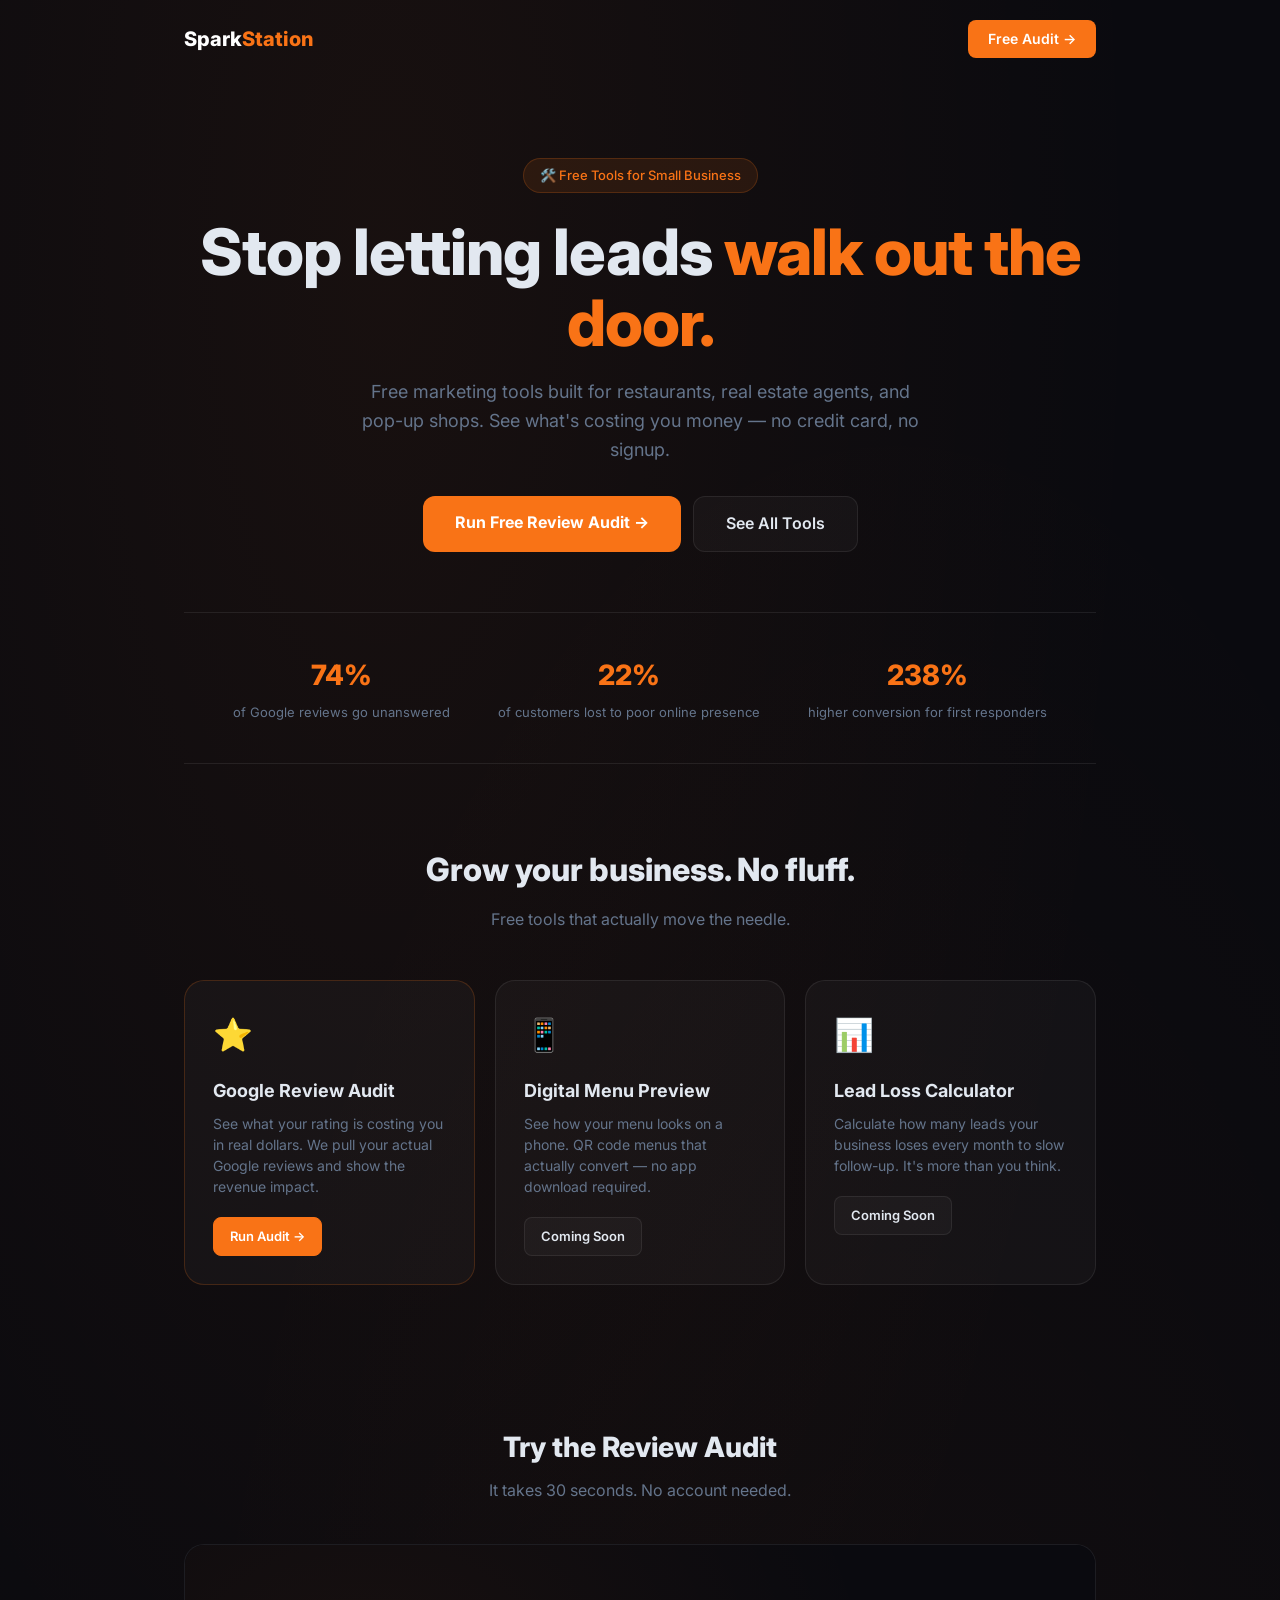
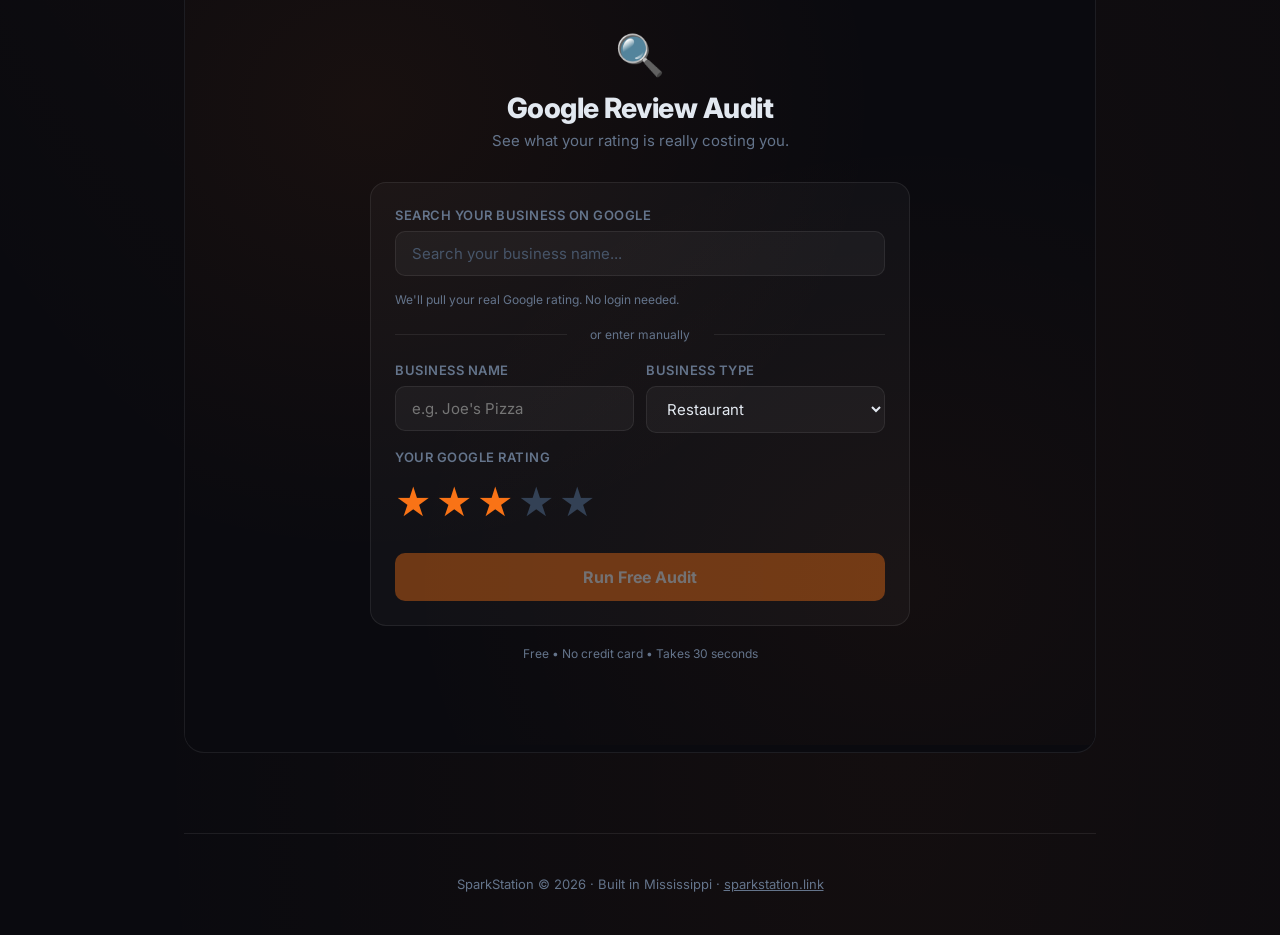
==== index.html @ 60e58638 "Initial: marketing landing page + review audit widget - Landing page (welcome.sparkstation.link) wit" ====
<!DOCTYPE html>
<html lang="en">
<head>
  <meta charset="UTF-8">
  <meta name="viewport" content="width=device-width, initial-scale=1.0">
  <title>SparkStation — Free Tools for Small Business Growth</title>
  <meta name="description" content="Free marketing tools for restaurants, real estate agents, and pop-up shops. Stop losing leads. Start growing.">
  <link rel="preconnect" href="https://fonts.googleapis.com">
  <link href="https://fonts.googleapis.com/css2?family=Inter:wght@400;500;600;700;800&display=swap" rel="stylesheet">
  <style>
    :root {
      --bg: #0a0a0f;
      --surface: rgba(255,255,255,0.03);
      --border: rgba(255,255,255,0.08);
      --text: #e2e8f0;
      --text-dim: #64748b;
      --orange: #f97316;
      --orange-glow: rgba(249,115,22,0.2);
    }

    * { margin: 0; padding: 0; box-sizing: border-box; }

    body {
      font-family: 'Inter', -apple-system, sans-serif;
      background: var(--bg);
      color: var(--text);
      line-height: 1.6;
      background-image: 
        radial-gradient(ellipse at 30% 10%, rgba(249,115,22,0.06) 0%, transparent 60%),
        radial-gradient(ellipse at 70% 90%, rgba(249,115,22,0.04) 0%, transparent 60%);
    }

    .container { max-width: 960px; margin: 0 auto; padding: 0 24px; }

    /* ── Nav ─────────────────────────────────────────────────────── */
    nav {
      padding: 20px 0;
      display: flex;
      align-items: center;
      justify-content: space-between;
    }

    .logo { font-size: 20px; font-weight: 800; color: white; text-decoration: none; }
    .logo span { color: var(--orange); }

    .nav-cta {
      padding: 8px 20px;
      background: var(--orange);
      color: white;
      border-radius: 8px;
      font-weight: 600;
      font-size: 14px;
      text-decoration: none;
      transition: box-shadow 0.2s;
    }

    .nav-cta:hover { box-shadow: 0 0 20px var(--orange-glow); }

    /* ── Hero ────────────────────────────────────────────────────── */
    .hero {
      padding: 80px 0 60px;
      text-align: center;
    }

    .hero-badge {
      display: inline-block;
      padding: 6px 16px;
      background: rgba(249,115,22,0.1);
      border: 1px solid rgba(249,115,22,0.2);
      border-radius: 100px;
      font-size: 13px;
      color: var(--orange);
      font-weight: 500;
      margin-bottom: 24px;
    }

    .hero h1 {
      font-size: clamp(36px, 6vw, 64px);
      font-weight: 800;
      letter-spacing: -1px;
      line-height: 1.1;
      margin-bottom: 20px;
    }

    .hero h1 span { color: var(--orange); }

    .hero p {
      font-size: 18px;
      color: var(--text-dim);
      max-width: 560px;
      margin: 0 auto 32px;
    }

    .hero-actions {
      display: flex;
      gap: 12px;
      justify-content: center;
      flex-wrap: wrap;
    }

    .btn-primary {
      padding: 14px 32px;
      background: var(--orange);
      color: white;
      border-radius: 12px;
      font-weight: 700;
      font-size: 16px;
      text-decoration: none;
      transition: box-shadow 0.2s, background 0.2s;
    }

    .btn-primary:hover { 
      background: #ea580c;
      box-shadow: 0 0 40px var(--orange-glow);
    }

    .btn-secondary {
      padding: 14px 32px;
      background: var(--surface);
      border: 1px solid var(--border);
      color: var(--text);
      border-radius: 12px;
      font-weight: 600;
      font-size: 16px;
      text-decoration: none;
      transition: border-color 0.2s;
    }

    .btn-secondary:hover { border-color: rgba(255,255,255,0.2); }

    /* ── Stats Bar ───────────────────────────────────────────────── */
    .stats-bar {
      display: flex;
      justify-content: center;
      gap: 48px;
      padding: 40px 0;
      border-top: 1px solid var(--border);
      border-bottom: 1px solid var(--border);
      flex-wrap: wrap;
    }

    .stat-item { text-align: center; }
    .stat-number { font-size: 28px; font-weight: 800; color: var(--orange); }
    .stat-label { font-size: 13px; color: var(--text-dim); margin-top: 4px; }

    /* ── Tools ───────────────────────────────────────────────────── */
    .tools { padding: 80px 0; }

    .tools h2 {
      text-align: center;
      font-size: 32px;
      font-weight: 800;
      margin-bottom: 12px;
    }

    .tools-sub {
      text-align: center;
      color: var(--text-dim);
      margin-bottom: 48px;
      font-size: 16px;
    }

    .tool-grid {
      display: grid;
      grid-template-columns: repeat(auto-fit, minmax(280px, 1fr));
      gap: 20px;
    }

    .tool-card {
      background: var(--surface);
      border: 1px solid var(--border);
      border-radius: 20px;
      padding: 28px;
      transition: border-color 0.2s, transform 0.2s;
    }

    .tool-card:hover {
      border-color: var(--orange);
      transform: translateY(-2px);
    }

    .tool-card.primary { border-color: rgba(249,115,22,0.2); }
    .tool-card.primary:hover { border-color: var(--orange); }

    .tool-icon { font-size: 32px; margin-bottom: 16px; }
    .tool-card h3 { font-size: 18px; font-weight: 700; margin-bottom: 8px; }
    .tool-card p { font-size: 14px; color: var(--text-dim); margin-bottom: 20px; line-height: 1.5; }

    .tool-link {
      display: inline-block;
      padding: 8px 16px;
      background: var(--surface);
      border: 1px solid var(--border);
      border-radius: 8px;
      color: var(--text);
      font-size: 13px;
      font-weight: 600;
      text-decoration: none;
      transition: border-color 0.2s;
    }

    .tool-link:hover { border-color: var(--orange); }
    .tool-link.primary {
      background: var(--orange);
      border-color: var(--orange);
      color: white;
    }

    /* ── Review Widget Embed ─────────────────────────────────────── */
    .widget-section {
      padding: 60px 0 80px;
    }

    .widget-section h2 {
      text-align: center;
      font-size: 28px;
      font-weight: 800;
      margin-bottom: 8px;
    }

    .widget-section .widget-sub {
      text-align: center;
      color: var(--text-dim);
      margin-bottom: 40px;
    }

    .widget-frame {
      border: 1px solid var(--border);
      border-radius: 20px;
      overflow: hidden;
      background: var(--bg);
    }

    .widget-frame iframe {
      width: 100%;
      height: 800px;
      border: none;
    }

    /* ── Footer ──────────────────────────────────────────────────── */
    footer {
      padding: 40px 0;
      text-align: center;
      border-top: 1px solid var(--border);
      color: var(--text-dim);
      font-size: 13px;
    }

    footer a { color: var(--text-dim); text-decoration: underline; }

    @media (max-width: 640px) {
      .hero { padding: 48px 0 40px; }
      .stats-bar { gap: 24px; }
      .widget-frame iframe { height: 1100px; }
    }
  </style>
</head>
<body>
  <div class="container">
    <!-- Nav -->
    <nav>
      <a href="/" class="logo">Spark<span>Station</span></a>
      <a href="/tools/review-audit/" class="nav-cta">Free Audit →</a>
    </nav>

    <!-- Hero -->
    <section class="hero">
      <div class="hero-badge">🛠️ Free Tools for Small Business</div>
      <h1>Stop letting leads <span>walk out the door.</span></h1>
      <p>
        Free marketing tools built for restaurants, real estate agents, and pop-up shops. 
        See what's costing you money — no credit card, no signup.
      </p>
      <div class="hero-actions">
        <a href="/tools/review-audit/" class="btn-primary">Run Free Review Audit →</a>
        <a href="#tools" class="btn-secondary">See All Tools</a>
      </div>
    </section>

    <!-- Stats -->
    <div class="stats-bar">
      <div class="stat-item">
        <div class="stat-number">74%</div>
        <div class="stat-label">of Google reviews go unanswered</div>
      </div>
      <div class="stat-item">
        <div class="stat-number">22%</div>
        <div class="stat-label">of customers lost to poor online presence</div>
      </div>
      <div class="stat-item">
        <div class="stat-number">238%</div>
        <div class="stat-label">higher conversion for first responders</div>
      </div>
    </div>

    <!-- Tools -->
    <section class="tools" id="tools">
      <h2>Grow your business. No fluff.</h2>
      <p class="tools-sub">Free tools that actually move the needle.</p>

      <div class="tool-grid">
        <!-- Review Audit -->
        <div class="tool-card primary">
          <div class="tool-icon">⭐</div>
          <h3>Google Review Audit</h3>
          <p>See what your rating is costing you in real dollars. We pull your actual Google reviews and show the revenue impact.</p>
          <a href="/tools/review-audit/" class="tool-link primary">Run Audit →</a>
        </div>

        <!-- Digital Menu -->
        <div class="tool-card">
          <div class="tool-icon">📱</div>
          <h3>Digital Menu Preview</h3>
          <p>See how your menu looks on a phone. QR code menus that actually convert — no app download required.</p>
          <a href="#" class="tool-link">Coming Soon</a>
        </div>

        <!-- Lead Calculator -->
        <div class="tool-card">
          <div class="tool-icon">📊</div>
          <h3>Lead Loss Calculator</h3>
          <p>Calculate how many leads your business loses every month to slow follow-up. It's more than you think.</p>
          <a href="#" class="tool-link">Coming Soon</a>
        </div>
      </div>
    </section>

    <!-- Embedded Widget -->
    <section class="widget-section">
      <h2>Try the Review Audit</h2>
      <p class="widget-sub">It takes 30 seconds. No account needed.</p>
      <div class="widget-frame">
        <iframe src="/tools/review-audit/" title="Google Review Audit" loading="lazy"></iframe>
      </div>
    </section>

    <!-- Footer -->
    <footer>
      <p>SparkStation © 2026 · Built in Mississippi · <a href="https://sparkstation.link">sparkstation.link</a></p>
    </footer>
  </div>
</body>
</html>
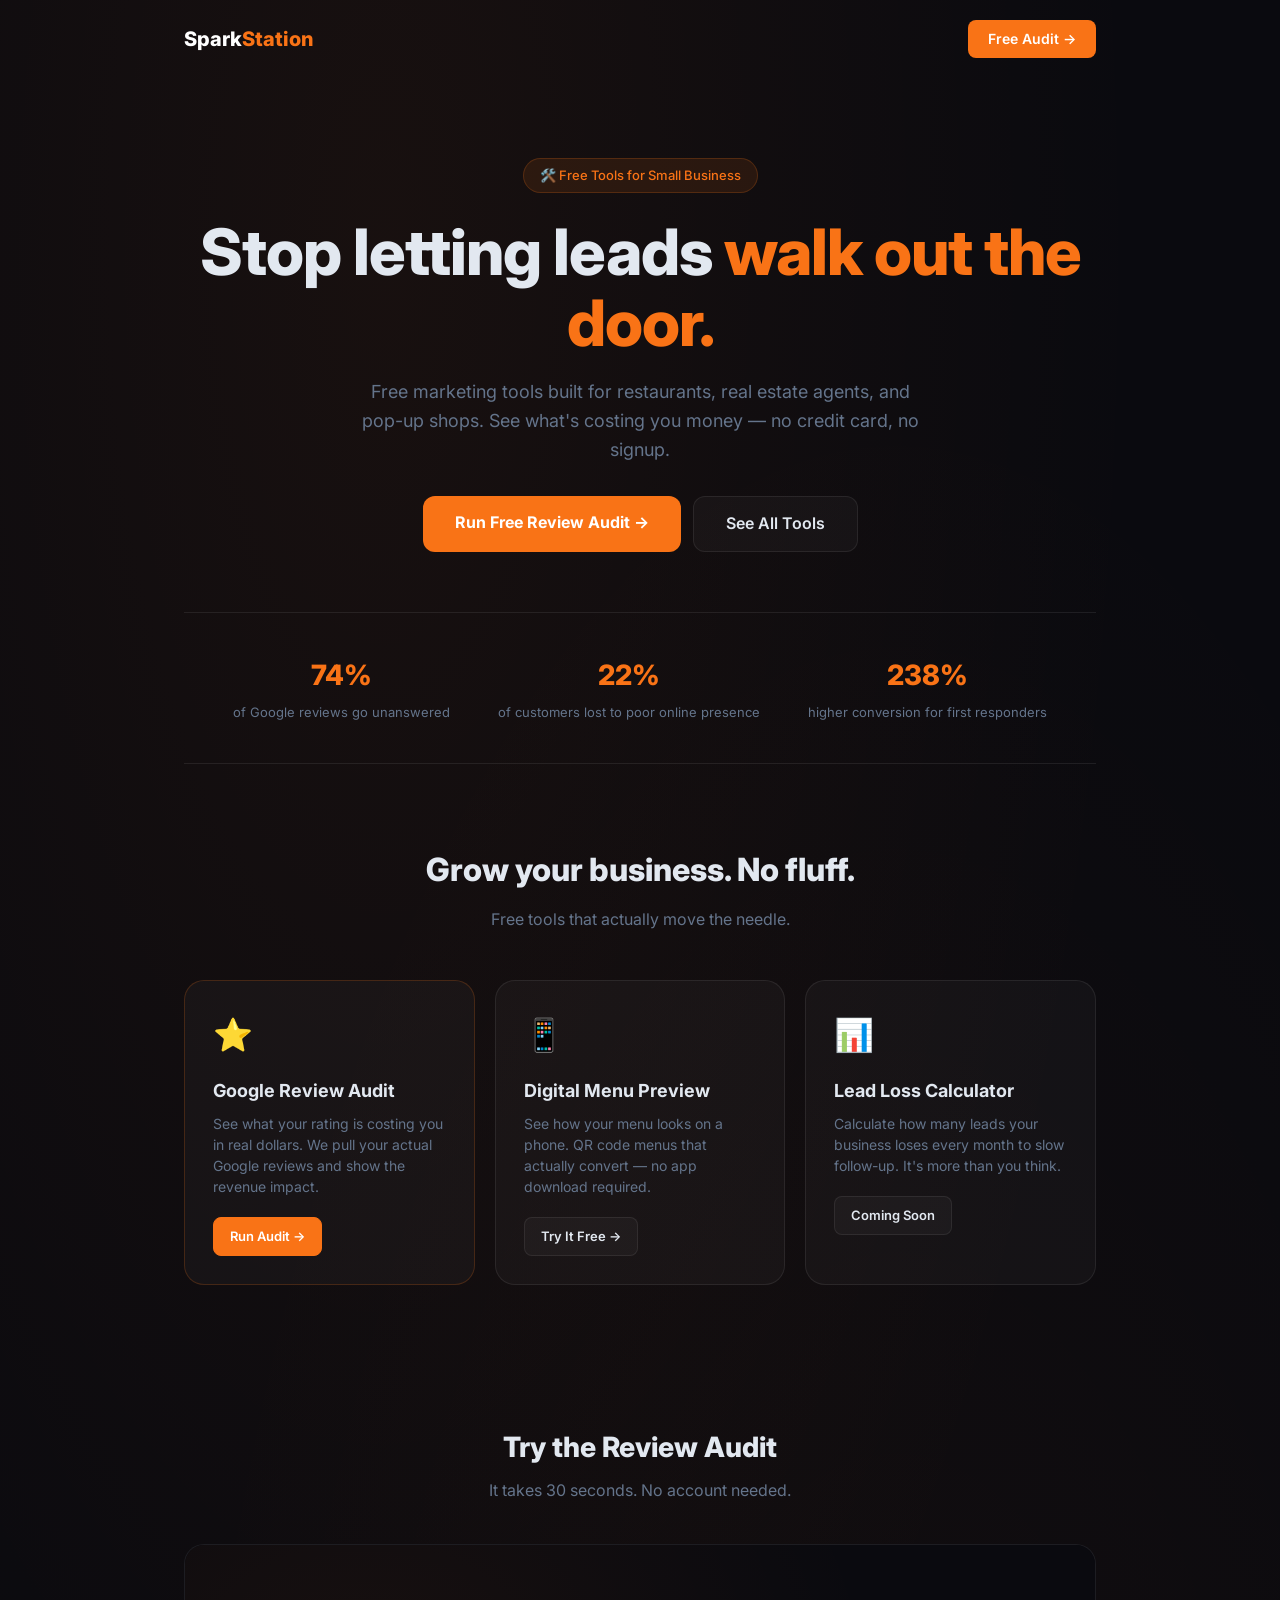
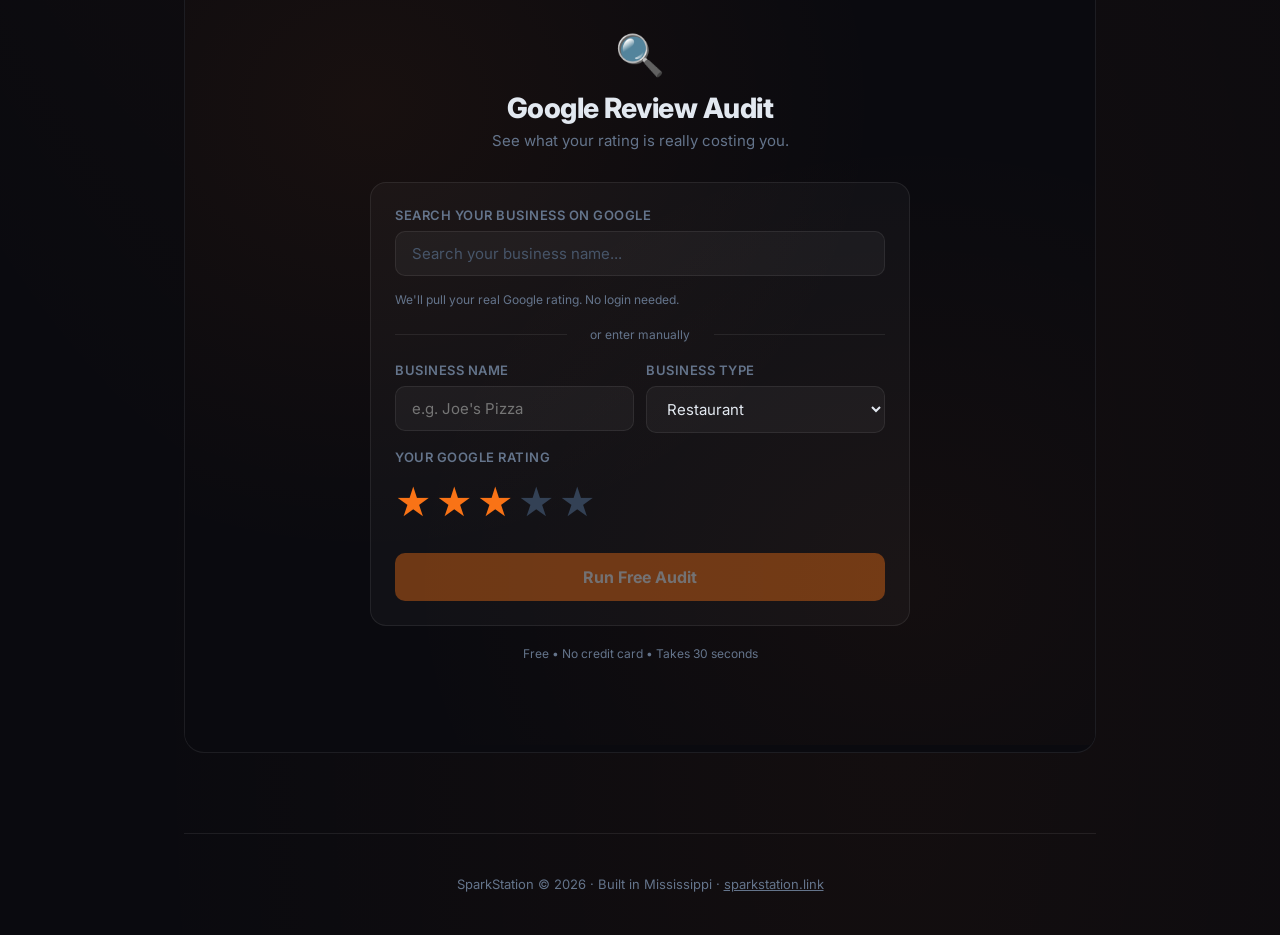
==== commit 57b10ac2: "Digital Menu Preview widget + landing page update + review audit endpoint - Digital Menu Preview: in" ====
--- a/index.html
+++ b/index.html
@@ -312,7 +312,7 @@
           <div class="tool-icon">📱</div>
           <h3>Digital Menu Preview</h3>
           <p>See how your menu looks on a phone. QR code menus that actually convert — no app download required.</p>
-          <a href="#" class="tool-link">Coming Soon</a>
+          <a href="/tools/digital-menu/" class="tool-link">Try It Free →</a>
         </div>
 
         <!-- Lead Calculator -->
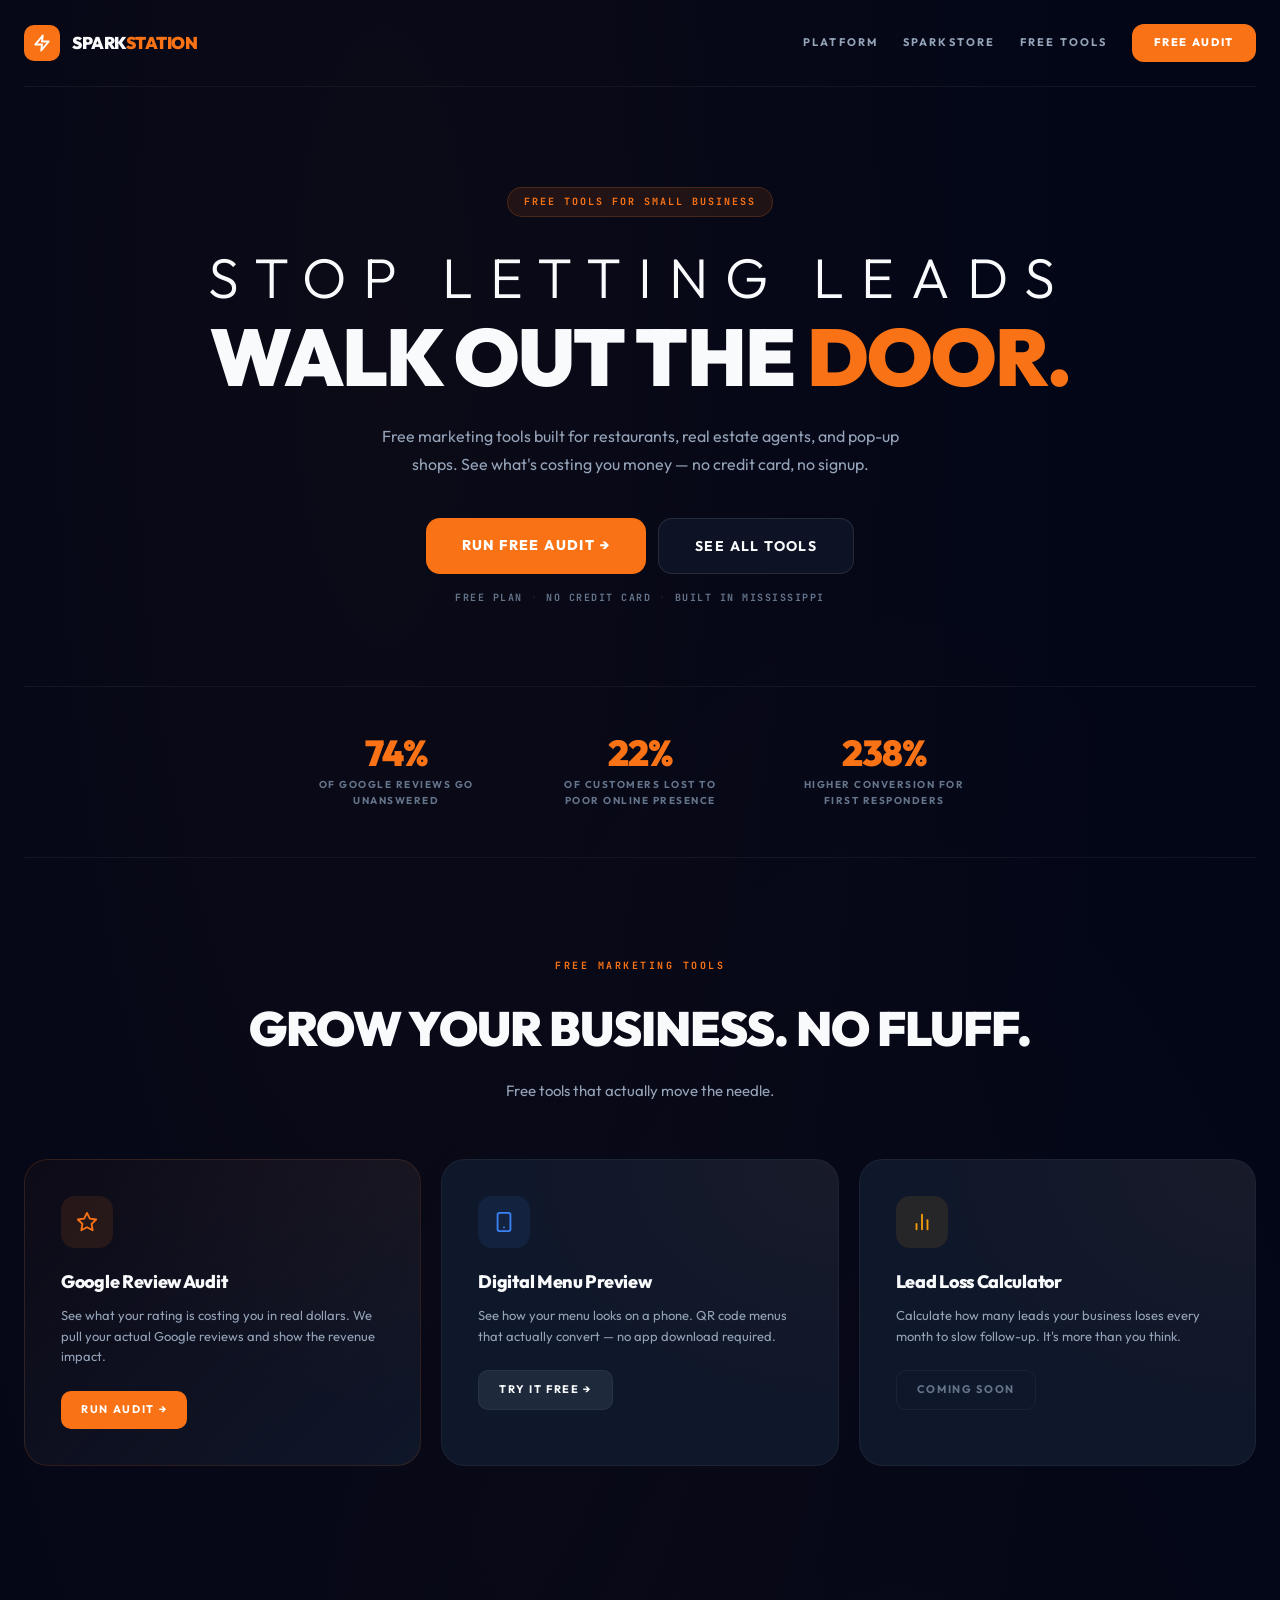
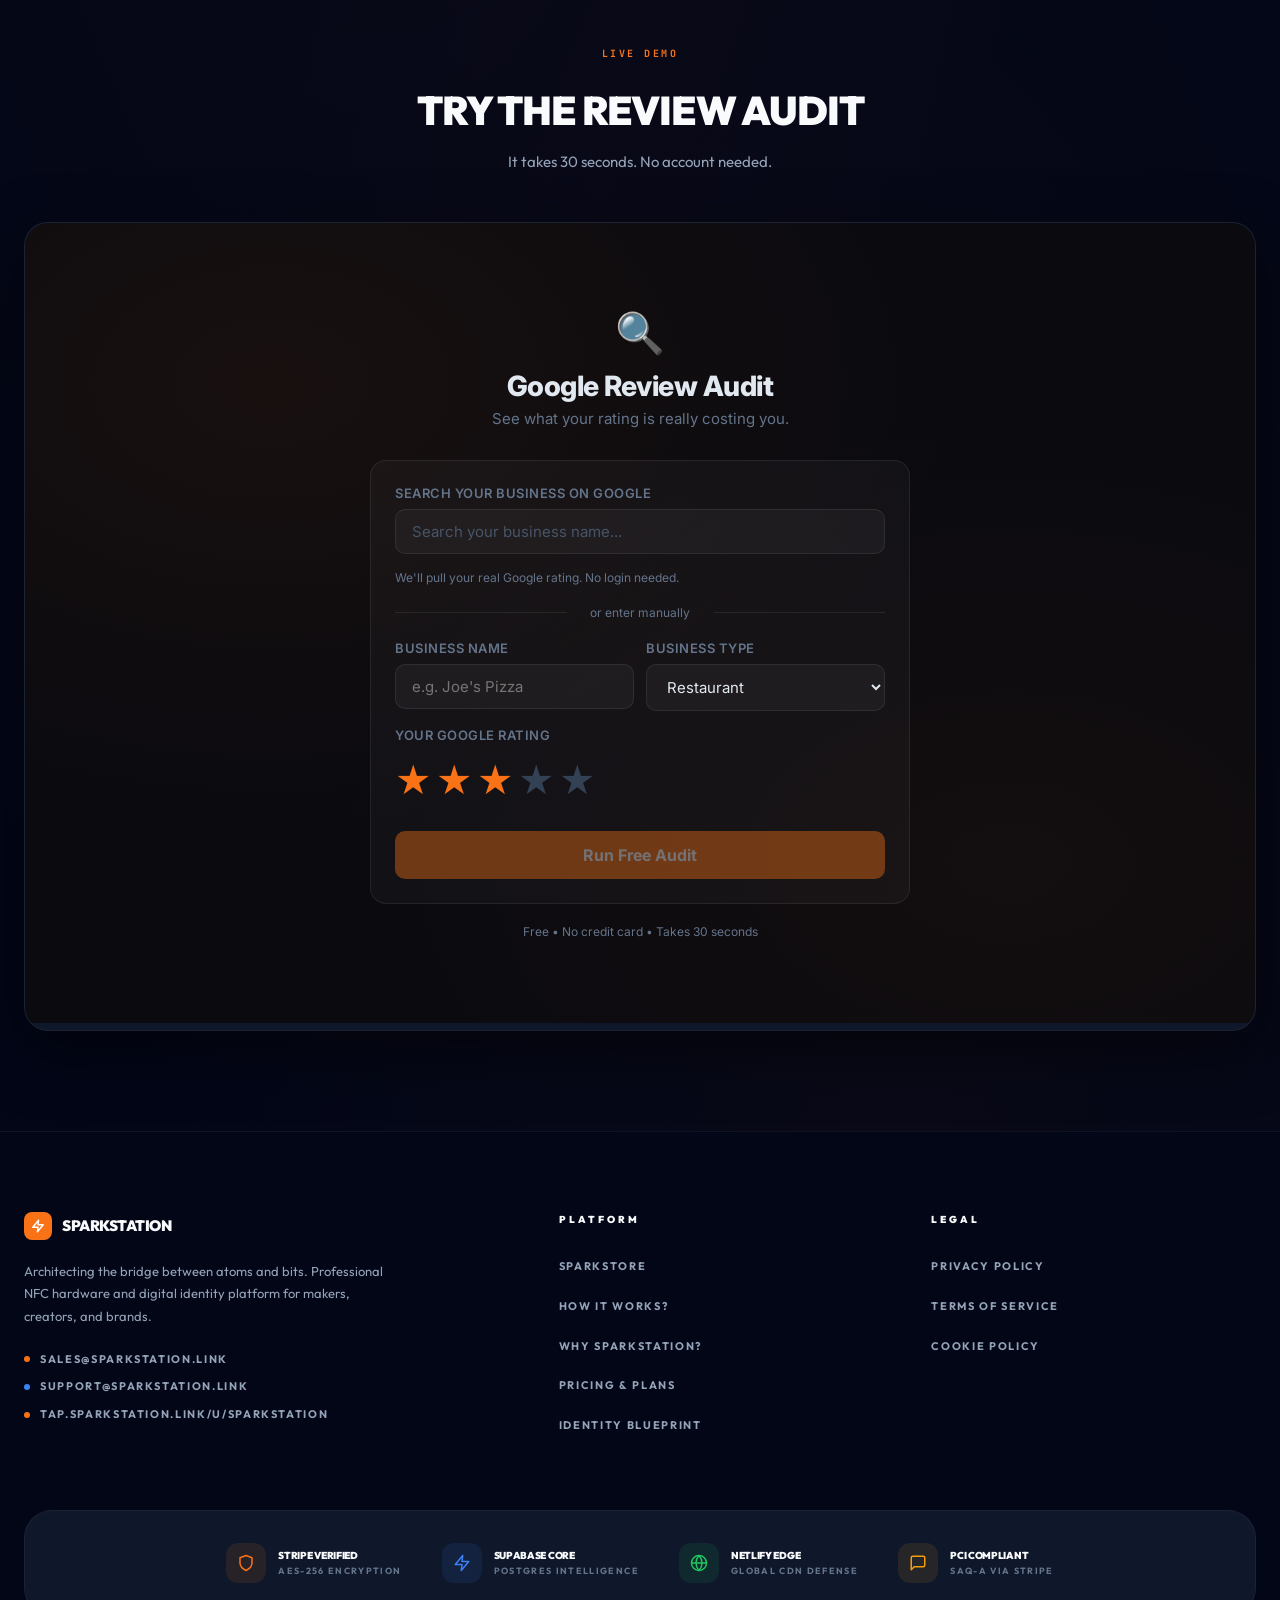
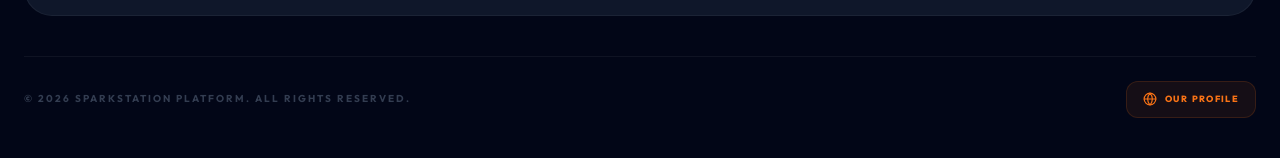
==== commit 4cff3384: "feat: full SPA design system port — Outfit font, glass morphism, dramatic typography, multi-column f" ====
--- a/index.html
+++ b/index.html
@@ -5,60 +5,132 @@
   <meta name="viewport" content="width=device-width, initial-scale=1.0">
   <title>SparkStation — Free Tools for Small Business Growth</title>
   <meta name="description" content="Free marketing tools for restaurants, real estate agents, and pop-up shops. Stop losing leads. Start growing.">
+  <meta property="og:type" content="website">
+  <meta property="og:title" content="SparkStation — Free Tools for Small Business Growth">
+  <meta property="og:description" content="Stop letting leads walk out the door. Free marketing tools built for small business.">
+  <meta property="og:url" content="https://welcome.sparkstation.link/">
+  <meta name="theme-color" content="#f97316">
+  <link rel="canonical" href="https://welcome.sparkstation.link/">
   <link rel="preconnect" href="https://fonts.googleapis.com">
-  <link href="https://fonts.googleapis.com/css2?family=Inter:wght@400;500;600;700;800&display=swap" rel="stylesheet">
+  <link href="https://fonts.googleapis.com/css2?family=Outfit:wght@300;400;600;800;900&family=Playfair+Display:ital,wght@0,400;0,700;0,900;1,400;1,700&family=Inter:wght@400;700;900&family=JetBrains+Mono:wght@400;700&display=swap" rel="stylesheet">
   <style>
+    /* ── Design Tokens (matches SPA) ─────────────────────────────── */
     :root {
-      --bg: #0a0a0f;
-      --surface: rgba(255,255,255,0.03);
-      --border: rgba(255,255,255,0.08);
-      --text: #e2e8f0;
-      --text-dim: #64748b;
-      --orange: #f97316;
-      --orange-glow: rgba(249,115,22,0.2);
+      --bg-primary: #020617;
+      --bg-secondary: #0f172a;
+      --bg-tertiary: #1e293b;
+      --text-primary: #f8fafc;
+      --text-secondary: #94a3b8;
+      --text-muted: #64748b;
+      --border-subtle: rgba(255, 255, 255, 0.05);
+      --border-medium: rgba(255, 255, 255, 0.1);
+      --glass-bg: rgba(15, 23, 42, 0.8);
+      --glass-border: rgba(255, 255, 255, 0.05);
+      --accent-glow: rgba(249, 115, 22, 0.15);
+      --card-bg: #0f172a;
+      --orange-500: #f97316;
+      --orange-600: #ea580c;
+      --blue-500: #3b82f6;
+      --green-500: #22c55e;
+      --amber-500: #f59e0b;
     }
 
     * { margin: 0; padding: 0; box-sizing: border-box; }
 
     body {
-      font-family: 'Inter', -apple-system, sans-serif;
-      background: var(--bg);
-      color: var(--text);
+      font-family: 'Outfit', 'Inter', -apple-system, sans-serif;
+      background: var(--bg-primary);
+      color: var(--text-primary);
       line-height: 1.6;
-      background-image: 
-        radial-gradient(ellipse at 30% 10%, rgba(249,115,22,0.06) 0%, transparent 60%),
-        radial-gradient(ellipse at 70% 90%, rgba(249,115,22,0.04) 0%, transparent 60%);
-    }
-
-    .container { max-width: 960px; margin: 0 auto; padding: 0 24px; }
+      -webkit-font-smoothing: antialiased;
+      background-image:
+        radial-gradient(ellipse at 30% 10%, rgba(249,115,22,0.04) 0%, transparent 60%),
+        radial-gradient(ellipse at 70% 90%, rgba(249,115,22,0.03) 0%, transparent 60%);
+    }
+
+    /* Custom scrollbar (matches SPA) */
+    ::-webkit-scrollbar { width: 10px; }
+    ::-webkit-scrollbar-track { background: var(--bg-primary); }
+    ::-webkit-scrollbar-thumb { background: var(--bg-tertiary); border-radius: 5px; border: 3px solid var(--bg-primary); }
+    ::-webkit-scrollbar-thumb:hover { background: var(--orange-500); }
+
+    .container { max-width: 1280px; margin: 0 auto; padding: 0 24px; }
+    .container-narrow { max-width: 960px; margin: 0 auto; padding: 0 24px; }
 
     /* ── Nav ─────────────────────────────────────────────────────── */
     nav {
-      padding: 20px 0;
+      padding: 24px 0;
       display: flex;
       align-items: center;
       justify-content: space-between;
-    }
-
-    .logo { font-size: 20px; font-weight: 800; color: white; text-decoration: none; }
-    .logo span { color: var(--orange); }
+      border-bottom: 1px solid var(--border-subtle);
+    }
+
+    .logo {
+      display: flex;
+      align-items: center;
+      gap: 12px;
+      text-decoration: none;
+    }
+
+    .logo-icon {
+      width: 36px;
+      height: 36px;
+      background: var(--orange-500);
+      border-radius: 10px;
+      display: flex;
+      align-items: center;
+      justify-content: center;
+    }
+
+    .logo-icon svg { width: 18px; height: 18px; color: white; }
+
+    .logo-text {
+      font-size: 17px;
+      font-weight: 900;
+      letter-spacing: -0.5px;
+      color: var(--text-primary);
+      text-transform: uppercase;
+    }
+    .logo-text span { color: var(--orange-500); }
+
+    .nav-links {
+      display: flex;
+      align-items: center;
+      gap: 24px;
+    }
+
+    .nav-link {
+      font-size: 11px;
+      font-weight: 700;
+      letter-spacing: 0.2em;
+      text-transform: uppercase;
+      color: var(--text-secondary);
+      text-decoration: none;
+      transition: color 0.2s;
+    }
+    .nav-link:hover { color: var(--text-primary); }
 
     .nav-cta {
-      padding: 8px 20px;
-      background: var(--orange);
+      padding: 10px 22px;
+      background: var(--orange-500);
       color: white;
-      border-radius: 8px;
-      font-weight: 600;
-      font-size: 14px;
+      border-radius: 12px;
+      font-size: 11px;
+      font-weight: 800;
+      letter-spacing: 0.15em;
+      text-transform: uppercase;
       text-decoration: none;
-      transition: box-shadow 0.2s;
-    }
-
-    .nav-cta:hover { box-shadow: 0 0 20px var(--orange-glow); }
+      transition: background 0.2s, box-shadow 0.2s;
+    }
+    .nav-cta:hover {
+      background: var(--orange-600);
+      box-shadow: 0 0 30px var(--accent-glow);
+    }
 
     /* ── Hero ────────────────────────────────────────────────────── */
     .hero {
-      padding: 80px 0 60px;
+      padding: 100px 0 80px;
       text-align: center;
     }
 
@@ -68,27 +140,36 @@
       background: rgba(249,115,22,0.1);
       border: 1px solid rgba(249,115,22,0.2);
       border-radius: 100px;
-      font-size: 13px;
-      color: var(--orange);
-      font-weight: 500;
+      font-family: 'JetBrains Mono', monospace;
+      font-size: 10px;
+      font-weight: 700;
+      letter-spacing: 0.2em;
+      text-transform: uppercase;
+      color: var(--orange-500);
+      margin-bottom: 32px;
+    }
+
+    .hero h1 {
+      font-family: 'Outfit', sans-serif;
+      font-size: clamp(44px, 7vw, 80px);
+      font-weight: 900;
+      letter-spacing: -1.5px;
+      line-height: 1.05;
       margin-bottom: 24px;
-    }
-
-    .hero h1 {
-      font-size: clamp(36px, 6vw, 64px);
-      font-weight: 800;
-      letter-spacing: -1px;
-      line-height: 1.1;
-      margin-bottom: 20px;
-    }
-
-    .hero h1 span { color: var(--orange); }
+      text-transform: uppercase;
+    }
+
+    .hero h1 .accent { color: var(--orange-500); }
+
+    .hero h1 .light { font-weight: 300; display: block; font-size: 70%; letter-spacing: 0.3em; margin-bottom: 8px; }
 
     .hero p {
-      font-size: 18px;
-      color: var(--text-dim);
+      font-size: 16px;
+      color: var(--text-secondary);
       max-width: 560px;
-      margin: 0 auto 32px;
+      margin: 0 auto 40px;
+      font-weight: 400;
+      line-height: 1.7;
     }
 
     .hero-actions {
@@ -96,139 +177,258 @@
       gap: 12px;
       justify-content: center;
       flex-wrap: wrap;
+      margin-bottom: 16px;
     }
 
     .btn-primary {
-      padding: 14px 32px;
-      background: var(--orange);
+      padding: 16px 36px;
+      background: var(--orange-500);
       color: white;
-      border-radius: 12px;
-      font-weight: 700;
-      font-size: 16px;
+      border-radius: 14px;
+      font-weight: 800;
+      font-size: 14px;
+      letter-spacing: 0.1em;
+      text-transform: uppercase;
       text-decoration: none;
-      transition: box-shadow 0.2s, background 0.2s;
-    }
-
-    .btn-primary:hover { 
-      background: #ea580c;
-      box-shadow: 0 0 40px var(--orange-glow);
+      transition: background 0.2s, box-shadow 0.2s;
+    }
+    .btn-primary:hover {
+      background: var(--orange-600);
+      box-shadow: 0 0 50px var(--accent-glow);
     }
 
     .btn-secondary {
-      padding: 14px 32px;
-      background: var(--surface);
-      border: 1px solid var(--border);
-      color: var(--text);
-      border-radius: 12px;
-      font-weight: 600;
-      font-size: 16px;
+      padding: 16px 36px;
+      background: var(--glass-bg);
+      border: 1px solid var(--border-medium);
+      color: var(--text-primary);
+      border-radius: 14px;
+      font-weight: 700;
+      font-size: 14px;
+      letter-spacing: 0.1em;
+      text-transform: uppercase;
       text-decoration: none;
-      transition: border-color 0.2s;
-    }
-
-    .btn-secondary:hover { border-color: rgba(255,255,255,0.2); }
+      transition: border-color 0.2s, background 0.2s;
+    }
+    .btn-secondary:hover {
+      border-color: rgba(255,255,255,0.2);
+      background: rgba(255,255,255,0.03);
+    }
+
+    .hero-tagline {
+      font-family: 'JetBrains Mono', monospace;
+      font-size: 10px;
+      font-weight: 700;
+      letter-spacing: 0.15em;
+      text-transform: uppercase;
+      color: var(--text-muted);
+      margin-top: 16px;
+    }
+    .hero-tagline span { margin: 0 8px; color: var(--border-medium); }
 
     /* ── Stats Bar ───────────────────────────────────────────────── */
     .stats-bar {
       display: flex;
       justify-content: center;
-      gap: 48px;
-      padding: 40px 0;
-      border-top: 1px solid var(--border);
-      border-bottom: 1px solid var(--border);
+      gap: 64px;
+      padding: 48px 0;
+      border-top: 1px solid var(--border-subtle);
+      border-bottom: 1px solid var(--border-subtle);
       flex-wrap: wrap;
     }
 
     .stat-item { text-align: center; }
-    .stat-number { font-size: 28px; font-weight: 800; color: var(--orange); }
-    .stat-label { font-size: 13px; color: var(--text-dim); margin-top: 4px; }
+    .stat-number {
+      font-family: 'Outfit', sans-serif;
+      font-size: 36px;
+      font-weight: 900;
+      color: var(--orange-500);
+      letter-spacing: -1px;
+      line-height: 1;
+    }
+    .stat-label {
+      font-size: 10px;
+      font-weight: 700;
+      color: var(--text-muted);
+      text-transform: uppercase;
+      letter-spacing: 0.15em;
+      margin-top: 6px;
+      max-width: 180px;
+    }
 
     /* ── Tools ───────────────────────────────────────────────────── */
-    .tools { padding: 80px 0; }
+    .tools { padding: 100px 0; }
+
+    .section-eyebrow {
+      font-family: 'JetBrains Mono', monospace;
+      font-size: 10px;
+      font-weight: 700;
+      letter-spacing: 0.25em;
+      text-transform: uppercase;
+      color: var(--orange-500);
+      text-align: center;
+      margin-bottom: 16px;
+    }
 
     .tools h2 {
       text-align: center;
-      font-size: 32px;
-      font-weight: 800;
+      font-family: 'Outfit', sans-serif;
+      font-size: clamp(32px, 5vw, 48px);
+      font-weight: 900;
+      letter-spacing: -1px;
       margin-bottom: 12px;
+      text-transform: uppercase;
     }
 
     .tools-sub {
       text-align: center;
-      color: var(--text-dim);
-      margin-bottom: 48px;
-      font-size: 16px;
+      color: var(--text-secondary);
+      margin-bottom: 56px;
+      font-size: 15px;
+      font-weight: 400;
     }
 
     .tool-grid {
       display: grid;
-      grid-template-columns: repeat(auto-fit, minmax(280px, 1fr));
+      grid-template-columns: repeat(auto-fit, minmax(320px, 1fr));
       gap: 20px;
     }
 
     .tool-card {
-      background: var(--surface);
-      border: 1px solid var(--border);
-      border-radius: 20px;
-      padding: 28px;
-      transition: border-color 0.2s, transform 0.2s;
+      background: var(--card-bg);
+      border: 1px solid var(--border-subtle);
+      border-radius: 24px;
+      padding: 36px;
+      transition: border-color 0.3s, transform 0.2s, box-shadow 0.3s;
+      position: relative;
+      overflow: hidden;
+    }
+
+    .tool-card::before {
+      content: '';
+      position: absolute;
+      top: 0; left: 0; right: 0; bottom: 0;
+      background: radial-gradient(ellipse at 100% 0%, rgba(249,115,22,0.04) 0%, transparent 60%);
+      pointer-events: none;
     }
 
     .tool-card:hover {
-      border-color: var(--orange);
-      transform: translateY(-2px);
-    }
-
-    .tool-card.primary { border-color: rgba(249,115,22,0.2); }
-    .tool-card.primary:hover { border-color: var(--orange); }
-
-    .tool-icon { font-size: 32px; margin-bottom: 16px; }
-    .tool-card h3 { font-size: 18px; font-weight: 700; margin-bottom: 8px; }
-    .tool-card p { font-size: 14px; color: var(--text-dim); margin-bottom: 20px; line-height: 1.5; }
+      border-color: rgba(249,115,22,0.3);
+      transform: translateY(-4px);
+      box-shadow: 0 20px 60px rgba(0,0,0,0.4);
+    }
+
+    .tool-card.featured {
+      border-color: rgba(249,115,22,0.15);
+      background: linear-gradient(135deg, rgba(249,115,22,0.03), var(--card-bg));
+    }
+
+    .tool-icon {
+      width: 52px;
+      height: 52px;
+      border-radius: 14px;
+      display: flex;
+      align-items: center;
+      justify-content: center;
+      font-size: 22px;
+      margin-bottom: 20px;
+    }
+    .tool-icon.orange { background: rgba(249,115,22,0.1); color: var(--orange-500); }
+    .tool-icon.blue { background: rgba(59,130,246,0.1); color: var(--blue-500); }
+    .tool-icon.amber { background: rgba(245,158,11,0.1); color: var(--amber-500); }
+
+    .tool-card h3 {
+      font-family: 'Outfit', sans-serif;
+      font-size: 18px;
+      font-weight: 800;
+      letter-spacing: -0.3px;
+      margin-bottom: 8px;
+      position: relative;
+    }
+
+    .tool-card p {
+      font-size: 13px;
+      color: var(--text-secondary);
+      margin-bottom: 24px;
+      line-height: 1.6;
+      font-weight: 400;
+      position: relative;
+    }
 
     .tool-link {
-      display: inline-block;
-      padding: 8px 16px;
-      background: var(--surface);
-      border: 1px solid var(--border);
-      border-radius: 8px;
-      color: var(--text);
-      font-size: 13px;
-      font-weight: 600;
+      display: inline-flex;
+      align-items: center;
+      gap: 8px;
+      padding: 10px 20px;
+      border-radius: 10px;
+      font-size: 11px;
+      font-weight: 700;
+      letter-spacing: 0.15em;
+      text-transform: uppercase;
       text-decoration: none;
-      transition: border-color 0.2s;
-    }
-
-    .tool-link:hover { border-color: var(--orange); }
+      transition: all 0.2s;
+      position: relative;
+    }
+
     .tool-link.primary {
-      background: var(--orange);
-      border-color: var(--orange);
+      background: var(--orange-500);
       color: white;
     }
-
-    /* ── Review Widget Embed ─────────────────────────────────────── */
+    .tool-link.primary:hover {
+      background: var(--orange-600);
+      box-shadow: 0 0 30px var(--accent-glow);
+    }
+
+    .tool-link.secondary {
+      background: var(--bg-tertiary);
+      color: var(--text-primary);
+      border: 1px solid var(--border-subtle);
+    }
+    .tool-link.secondary:hover {
+      border-color: var(--border-medium);
+      background: rgba(255,255,255,0.05);
+    }
+
+    .tool-link.ghost {
+      background: transparent;
+      color: var(--text-muted);
+      border: 1px solid var(--border-subtle);
+    }
+    .tool-link.ghost:hover {
+      color: var(--text-primary);
+      border-color: var(--border-medium);
+    }
+
+    /* ── Widget Section ──────────────────────────────────────────── */
     .widget-section {
-      padding: 60px 0 80px;
-    }
+      padding: 80px 0 100px;
+    }
+
+    .widget-section .section-eyebrow { text-align: center; }
 
     .widget-section h2 {
       text-align: center;
-      font-size: 28px;
-      font-weight: 800;
+      font-family: 'Outfit', sans-serif;
+      font-size: clamp(28px, 4vw, 40px);
+      font-weight: 900;
+      letter-spacing: -1px;
       margin-bottom: 8px;
+      text-transform: uppercase;
     }
 
     .widget-section .widget-sub {
       text-align: center;
-      color: var(--text-dim);
-      margin-bottom: 40px;
+      color: var(--text-secondary);
+      margin-bottom: 48px;
+      font-size: 15px;
     }
 
     .widget-frame {
-      border: 1px solid var(--border);
-      border-radius: 20px;
+      border: 1px solid var(--border-subtle);
+      border-radius: 24px;
       overflow: hidden;
-      background: var(--bg);
+      background: var(--card-bg);
+      box-shadow: 0 20px 60px rgba(0,0,0,0.5);
     }
 
     .widget-frame iframe {
@@ -239,45 +439,250 @@
 
     /* ── Footer ──────────────────────────────────────────────────── */
     footer {
-      padding: 40px 0;
-      text-align: center;
-      border-top: 1px solid var(--border);
-      color: var(--text-dim);
+      padding: 80px 0 40px;
+      border-top: 1px solid var(--border-subtle);
+      background: var(--bg-primary);
+    }
+
+    .footer-grid {
+      display: grid;
+      grid-template-columns: 1.5fr 1fr 1fr;
+      gap: 48px;
+      margin-bottom: 60px;
+    }
+
+    .footer-brand .logo-sm {
+      display: flex;
+      align-items: center;
+      gap: 10px;
+      margin-bottom: 20px;
+    }
+
+    .footer-brand .logo-sm .icon {
+      width: 28px;
+      height: 28px;
+      background: var(--orange-500);
+      border-radius: 8px;
+      display: flex;
+      align-items: center;
+      justify-content: center;
+    }
+    .footer-brand .logo-sm .icon svg { width: 14px; height: 14px; color: white; }
+
+    .footer-brand .logo-sm span {
+      font-size: 15px;
+      font-weight: 900;
+      letter-spacing: -0.5px;
+      text-transform: uppercase;
+    }
+
+    .footer-brand p {
       font-size: 13px;
-    }
-
-    footer a { color: var(--text-dim); text-decoration: underline; }
-
-    @media (max-width: 640px) {
-      .hero { padding: 48px 0 40px; }
-      .stats-bar { gap: 24px; }
+      color: var(--text-secondary);
+      line-height: 1.7;
+      max-width: 360px;
+      margin-bottom: 24px;
+      font-weight: 400;
+    }
+
+    .footer-contact {
+      display: flex;
+      flex-direction: column;
+      gap: 10px;
+    }
+
+    .footer-contact a {
+      display: flex;
+      align-items: center;
+      gap: 10px;
+      font-size: 11px;
+      font-weight: 700;
+      color: var(--text-secondary);
+      text-transform: uppercase;
+      letter-spacing: 0.15em;
+      text-decoration: none;
+      transition: color 0.2s;
+    }
+    .footer-contact a:hover { color: var(--text-primary); }
+    .footer-contact .dot { width: 6px; height: 6px; border-radius: 50%; flex-shrink: 0; }
+    .footer-contact .dot.orange { background: var(--orange-500); }
+    .footer-contact .dot.blue { background: var(--blue-500); }
+
+    .footer-col h4 {
+      font-size: 10px;
+      font-weight: 900;
+      letter-spacing: 0.3em;
+      text-transform: uppercase;
+      color: var(--text-primary);
+      margin-bottom: 24px;
+    }
+
+    .footer-col ul { list-style: none; }
+    .footer-col li { margin-bottom: 14px; }
+
+    .footer-col a {
+      font-size: 11px;
+      font-weight: 700;
+      letter-spacing: 0.15em;
+      text-transform: uppercase;
+      color: var(--text-secondary);
+      text-decoration: none;
+      transition: color 0.2s;
+    }
+    .footer-col a:hover { color: var(--orange-500); }
+
+    /* ── Trust Bar ───────────────────────────────────────────────── */
+    .trust-bar {
+      border: 1px solid var(--border-subtle);
+      border-radius: 28px;
+      padding: 32px;
+      display: flex;
+      flex-wrap: wrap;
+      justify-content: center;
+      gap: 40px;
+      background: var(--card-bg);
+      margin-bottom: 40px;
+    }
+
+    .trust-item {
+      display: flex;
+      align-items: center;
+      gap: 12px;
+      transition: transform 0.2s;
+    }
+    .trust-item:hover { transform: scale(1.05); }
+
+    .trust-icon {
+      width: 40px;
+      height: 40px;
+      border-radius: 12px;
+      display: flex;
+      align-items: center;
+      justify-content: center;
+    }
+    .trust-icon.orange { background: rgba(249,115,22,0.1); color: var(--orange-500); }
+    .trust-icon.blue { background: rgba(59,130,246,0.1); color: var(--blue-500); }
+    .trust-icon.green { background: rgba(34,197,94,0.1); color: var(--green-500); }
+    .trust-icon.amber { background: rgba(245,158,11,0.1); color: var(--amber-500); }
+
+    .trust-item svg { width: 18px; height: 18px; }
+
+    .trust-label {
+      font-size: 10px;
+      font-weight: 900;
+      letter-spacing: -0.3px;
+      text-transform: uppercase;
+      color: var(--text-primary);
+    }
+    .trust-sublabel {
+      font-size: 9px;
+      font-weight: 700;
+      letter-spacing: 0.15em;
+      text-transform: uppercase;
+      color: var(--text-muted);
+    }
+
+    /* ── Footer Bottom ───────────────────────────────────────────── */
+    .footer-bottom {
+      display: flex;
+      justify-content: space-between;
+      align-items: center;
+      flex-wrap: wrap;
+      gap: 20px;
+      padding-top: 24px;
+      border-top: 1px solid var(--border-subtle);
+    }
+
+    .footer-copy {
+      font-size: 10px;
+      font-weight: 700;
+      letter-spacing: 0.2em;
+      text-transform: uppercase;
+      color: var(--text-muted);
+      opacity: 0.5;
+    }
+
+    .footer-profile-link {
+      display: flex;
+      align-items: center;
+      gap: 8px;
+      padding: 10px 16px;
+      background: rgba(249,115,22,0.08);
+      border: 1px solid rgba(249,115,22,0.15);
+      border-radius: 12px;
+      color: var(--orange-500);
+      font-size: 9px;
+      font-weight: 800;
+      letter-spacing: 0.15em;
+      text-transform: uppercase;
+      text-decoration: none;
+      transition: all 0.2s;
+    }
+    .footer-profile-link:hover {
+      background: var(--orange-500);
+      color: white;
+    }
+    .footer-profile-link svg { width: 14px; height: 14px; }
+
+    /* ── Mobile ──────────────────────────────────────────────────── */
+    @media (max-width: 768px) {
+      .hero { padding: 60px 0 48px; }
+      .hero h1 { font-size: 38px; }
+      .stats-bar { gap: 32px; padding: 36px 0; }
+      .stat-number { font-size: 28px; }
+      .tool-grid { grid-template-columns: 1fr; }
       .widget-frame iframe { height: 1100px; }
+      .footer-grid { grid-template-columns: 1fr; gap: 40px; }
+      .trust-bar { gap: 24px; }
+      .footer-bottom { flex-direction: column; text-align: center; }
+      .nav-links { display: none; }
+    }
+
+    @media (max-width: 480px) {
+      .hero h1 { font-size: 30px; }
     }
   </style>
 </head>
 <body>
   <div class="container">
-    <!-- Nav -->
+
+    <!-- ═══ Nav ══════════════════════════════════════════════════════ -->
     <nav>
-      <a href="/" class="logo">Spark<span>Station</span></a>
-      <a href="/tools/review-audit/" class="nav-cta">Free Audit →</a>
+      <a href="/" class="logo">
+        <div class="logo-icon">
+          <svg viewBox="0 0 24 24" fill="none" stroke="currentColor" stroke-width="2.5" stroke-linecap="round" stroke-linejoin="round"><polygon points="13 2 3 14 12 14 11 22 21 10 12 10 13 2"/></svg>
+        </div>
+        <div class="logo-text">Spark<span>Station</span></div>
+      </a>
+      <div class="nav-links">
+        <a href="https://tap.sparkstation.link" class="nav-link">Platform</a>
+        <a href="https://tap.sparkstation.link/shop" class="nav-link">SparkStore</a>
+        <a href="#tools" class="nav-link">Free Tools</a>
+        <a href="/tools/review-audit/" class="nav-cta">Free Audit</a>
+      </div>
     </nav>
 
-    <!-- Hero -->
+    <!-- ═══ Hero ════════════════════════════════════════════════════ -->
     <section class="hero">
-      <div class="hero-badge">🛠️ Free Tools for Small Business</div>
-      <h1>Stop letting leads <span>walk out the door.</span></h1>
+      <div class="hero-badge">Free Tools for Small Business</div>
+      <h1>
+        <span class="light">Stop letting leads</span>
+        walk out the <span class="accent">door.</span>
+      </h1>
       <p>
         Free marketing tools built for restaurants, real estate agents, and pop-up shops. 
         See what's costing you money — no credit card, no signup.
       </p>
       <div class="hero-actions">
-        <a href="/tools/review-audit/" class="btn-primary">Run Free Review Audit →</a>
+        <a href="/tools/review-audit/" class="btn-primary">Run Free Audit →</a>
         <a href="#tools" class="btn-secondary">See All Tools</a>
       </div>
+      <div class="hero-tagline">
+        Free Plan<span>·</span>No Credit Card<span>·</span>Built in Mississippi
+      </div>
     </section>
 
-    <!-- Stats -->
+    <!-- ═══ Stats ═══════════════════════════════════════════════════ -->
     <div class="stats-bar">
       <div class="stat-item">
         <div class="stat-number">74%</div>
@@ -293,15 +698,18 @@
       </div>
     </div>
 
-    <!-- Tools -->
+    <!-- ═══ Tools ═══════════════════════════════════════════════════ -->
     <section class="tools" id="tools">
+      <div class="section-eyebrow">Free Marketing Tools</div>
       <h2>Grow your business. No fluff.</h2>
       <p class="tools-sub">Free tools that actually move the needle.</p>
 
       <div class="tool-grid">
         <!-- Review Audit -->
-        <div class="tool-card primary">
-          <div class="tool-icon">⭐</div>
+        <div class="tool-card featured">
+          <div class="tool-icon orange">
+            <svg width="22" height="22" viewBox="0 0 24 24" fill="none" stroke="currentColor" stroke-width="2" stroke-linecap="round" stroke-linejoin="round"><polygon points="12 2 15.09 8.26 22 9.27 17 14.14 18.18 21.02 12 17.77 5.82 21.02 7 14.14 2 9.27 8.91 8.26 12 2"/></svg>
+          </div>
           <h3>Google Review Audit</h3>
           <p>See what your rating is costing you in real dollars. We pull your actual Google reviews and show the revenue impact.</p>
           <a href="/tools/review-audit/" class="tool-link primary">Run Audit →</a>
@@ -309,24 +717,29 @@
 
         <!-- Digital Menu -->
         <div class="tool-card">
-          <div class="tool-icon">📱</div>
+          <div class="tool-icon blue">
+            <svg width="22" height="22" viewBox="0 0 24 24" fill="none" stroke="currentColor" stroke-width="2" stroke-linecap="round" stroke-linejoin="round"><rect x="5" y="2" width="14" height="20" rx="2" ry="2"/><line x1="12" y1="18" x2="12.01" y2="18"/></svg>
+          </div>
           <h3>Digital Menu Preview</h3>
           <p>See how your menu looks on a phone. QR code menus that actually convert — no app download required.</p>
-          <a href="/tools/digital-menu/" class="tool-link">Try It Free →</a>
+          <a href="/tools/digital-menu/" class="tool-link secondary">Try It Free →</a>
         </div>
 
         <!-- Lead Calculator -->
         <div class="tool-card">
-          <div class="tool-icon">📊</div>
+          <div class="tool-icon amber">
+            <svg width="22" height="22" viewBox="0 0 24 24" fill="none" stroke="currentColor" stroke-width="2" stroke-linecap="round" stroke-linejoin="round"><line x1="18" y1="20" x2="18" y2="10"/><line x1="12" y1="20" x2="12" y2="4"/><line x1="6" y1="20" x2="6" y2="14"/></svg>
+          </div>
           <h3>Lead Loss Calculator</h3>
           <p>Calculate how many leads your business loses every month to slow follow-up. It's more than you think.</p>
-          <a href="#" class="tool-link">Coming Soon</a>
+          <a href="#" class="tool-link ghost">Coming Soon</a>
         </div>
       </div>
     </section>
 
-    <!-- Embedded Widget -->
+    <!-- ═══ Embedded Widget ═════════════════════════════════════════ -->
     <section class="widget-section">
+      <div class="section-eyebrow">Live Demo</div>
       <h2>Try the Review Audit</h2>
       <p class="widget-sub">It takes 30 seconds. No account needed.</p>
       <div class="widget-frame">
@@ -334,10 +747,106 @@
       </div>
     </section>
 
-    <!-- Footer -->
-    <footer>
-      <p>SparkStation © 2026 · Built in Mississippi · <a href="https://sparkstation.link">sparkstation.link</a></p>
-    </footer>
   </div>
+
+  <!-- ═══ Footer ════════════════════════════════════════════════════ -->
+  <footer>
+    <div class="container">
+      <div class="footer-grid">
+        <!-- Brand -->
+        <div class="footer-brand">
+          <div class="logo-sm">
+            <div class="icon">
+              <svg viewBox="0 0 24 24" fill="none" stroke="currentColor" stroke-width="2.5" stroke-linecap="round" stroke-linejoin="round"><polygon points="13 2 3 14 12 14 11 22 21 10 12 10 13 2"/></svg>
+            </div>
+            <span>SparkStation</span>
+          </div>
+          <p>Architecting the bridge between atoms and bits. Professional NFC hardware and digital identity platform for makers, creators, and brands.</p>
+          <div class="footer-contact">
+            <a href="mailto:sales@sparkstation.link">
+              <span class="dot orange"></span> sales@sparkstation.link
+            </a>
+            <a href="mailto:support@sparkstation.link">
+              <span class="dot blue"></span> support@sparkstation.link
+            </a>
+            <a href="https://tap.sparkstation.link/u/sparkstation" target="_blank" rel="noopener">
+              <span class="dot orange"></span> tap.sparkstation.link/u/sparkstation
+            </a>
+          </div>
+        </div>
+
+        <!-- Platform -->
+        <div class="footer-col">
+          <h4>Platform</h4>
+          <ul>
+            <li><a href="https://tap.sparkstation.link/shop">SparkStore</a></li>
+            <li><a href="https://tap.sparkstation.link/how-it-works">How it Works?</a></li>
+            <li><a href="https://tap.sparkstation.link/why-sparkstation">Why SparkStation?</a></li>
+            <li><a href="https://tap.sparkstation.link/how-it-works#pricing">Pricing & Plans</a></li>
+            <li><a href="https://tap.sparkstation.link/identity">Identity Blueprint</a></li>
+          </ul>
+        </div>
+
+        <!-- Legal -->
+        <div class="footer-col">
+          <h4>Legal</h4>
+          <ul>
+            <li><a href="https://tap.sparkstation.link/privacy">Privacy Policy</a></li>
+            <li><a href="https://tap.sparkstation.link/terms">Terms of Service</a></li>
+            <li><a href="https://tap.sparkstation.link/cookies">Cookie Policy</a></li>
+          </ul>
+        </div>
+      </div>
+
+      <!-- Trust Bar -->
+      <div class="trust-bar">
+        <div class="trust-item">
+          <div class="trust-icon orange">
+            <svg viewBox="0 0 24 24" fill="none" stroke="currentColor" stroke-width="2" stroke-linecap="round" stroke-linejoin="round"><path d="M12 22s8-4 8-10V5l-8-3-8 3v7c0 6 8 10 8 10z"/></svg>
+          </div>
+          <div>
+            <div class="trust-label">Stripe Verified</div>
+            <div class="trust-sublabel">AES-256 Encryption</div>
+          </div>
+        </div>
+        <div class="trust-item">
+          <div class="trust-icon blue">
+            <svg viewBox="0 0 24 24" fill="none" stroke="currentColor" stroke-width="2" stroke-linecap="round" stroke-linejoin="round"><polygon points="13 2 3 14 12 14 11 22 21 10 12 10 13 2"/></svg>
+          </div>
+          <div>
+            <div class="trust-label">Supabase Core</div>
+            <div class="trust-sublabel">Postgres Intelligence</div>
+          </div>
+        </div>
+        <div class="trust-item">
+          <div class="trust-icon green">
+            <svg viewBox="0 0 24 24" fill="none" stroke="currentColor" stroke-width="2" stroke-linecap="round" stroke-linejoin="round"><circle cx="12" cy="12" r="10"/><line x1="2" y1="12" x2="22" y2="12"/><path d="M12 2a15.3 15.3 0 0 1 4 10 15.3 15.3 0 0 1-4 10 15.3 15.3 0 0 1-4-10 15.3 15.3 0 0 1 4-10z"/></svg>
+          </div>
+          <div>
+            <div class="trust-label">Netlify Edge</div>
+            <div class="trust-sublabel">Global CDN Defense</div>
+          </div>
+        </div>
+        <div class="trust-item">
+          <div class="trust-icon amber">
+            <svg viewBox="0 0 24 24" fill="none" stroke="currentColor" stroke-width="2" stroke-linecap="round" stroke-linejoin="round"><path d="M21 15a2 2 0 0 1-2 2H7l-4 4V5a2 2 0 0 1 2-2h14a2 2 0 0 1 2 2z"/></svg>
+          </div>
+          <div>
+            <div class="trust-label">PCI Compliant</div>
+            <div class="trust-sublabel">SAQ-A via Stripe</div>
+          </div>
+        </div>
+      </div>
+
+      <!-- Bottom -->
+      <div class="footer-bottom">
+        <div class="footer-copy">&copy; 2026 SparkStation Platform. All rights reserved.</div>
+        <a href="https://tap.sparkstation.link/u/sparkstation" target="_blank" rel="noopener" class="footer-profile-link">
+          <svg viewBox="0 0 24 24" fill="none" stroke="currentColor" stroke-width="2" stroke-linecap="round" stroke-linejoin="round"><circle cx="12" cy="12" r="10"/><line x1="2" y1="12" x2="22" y2="12"/><path d="M12 2a15.3 15.3 0 0 1 4 10 15.3 15.3 0 0 1-4 10 15.3 15.3 0 0 1-4-10 15.3 15.3 0 0 1 4-10z"/></svg>
+          Our Profile
+        </a>
+      </div>
+    </div>
+  </footer>
 </body>
 </html>
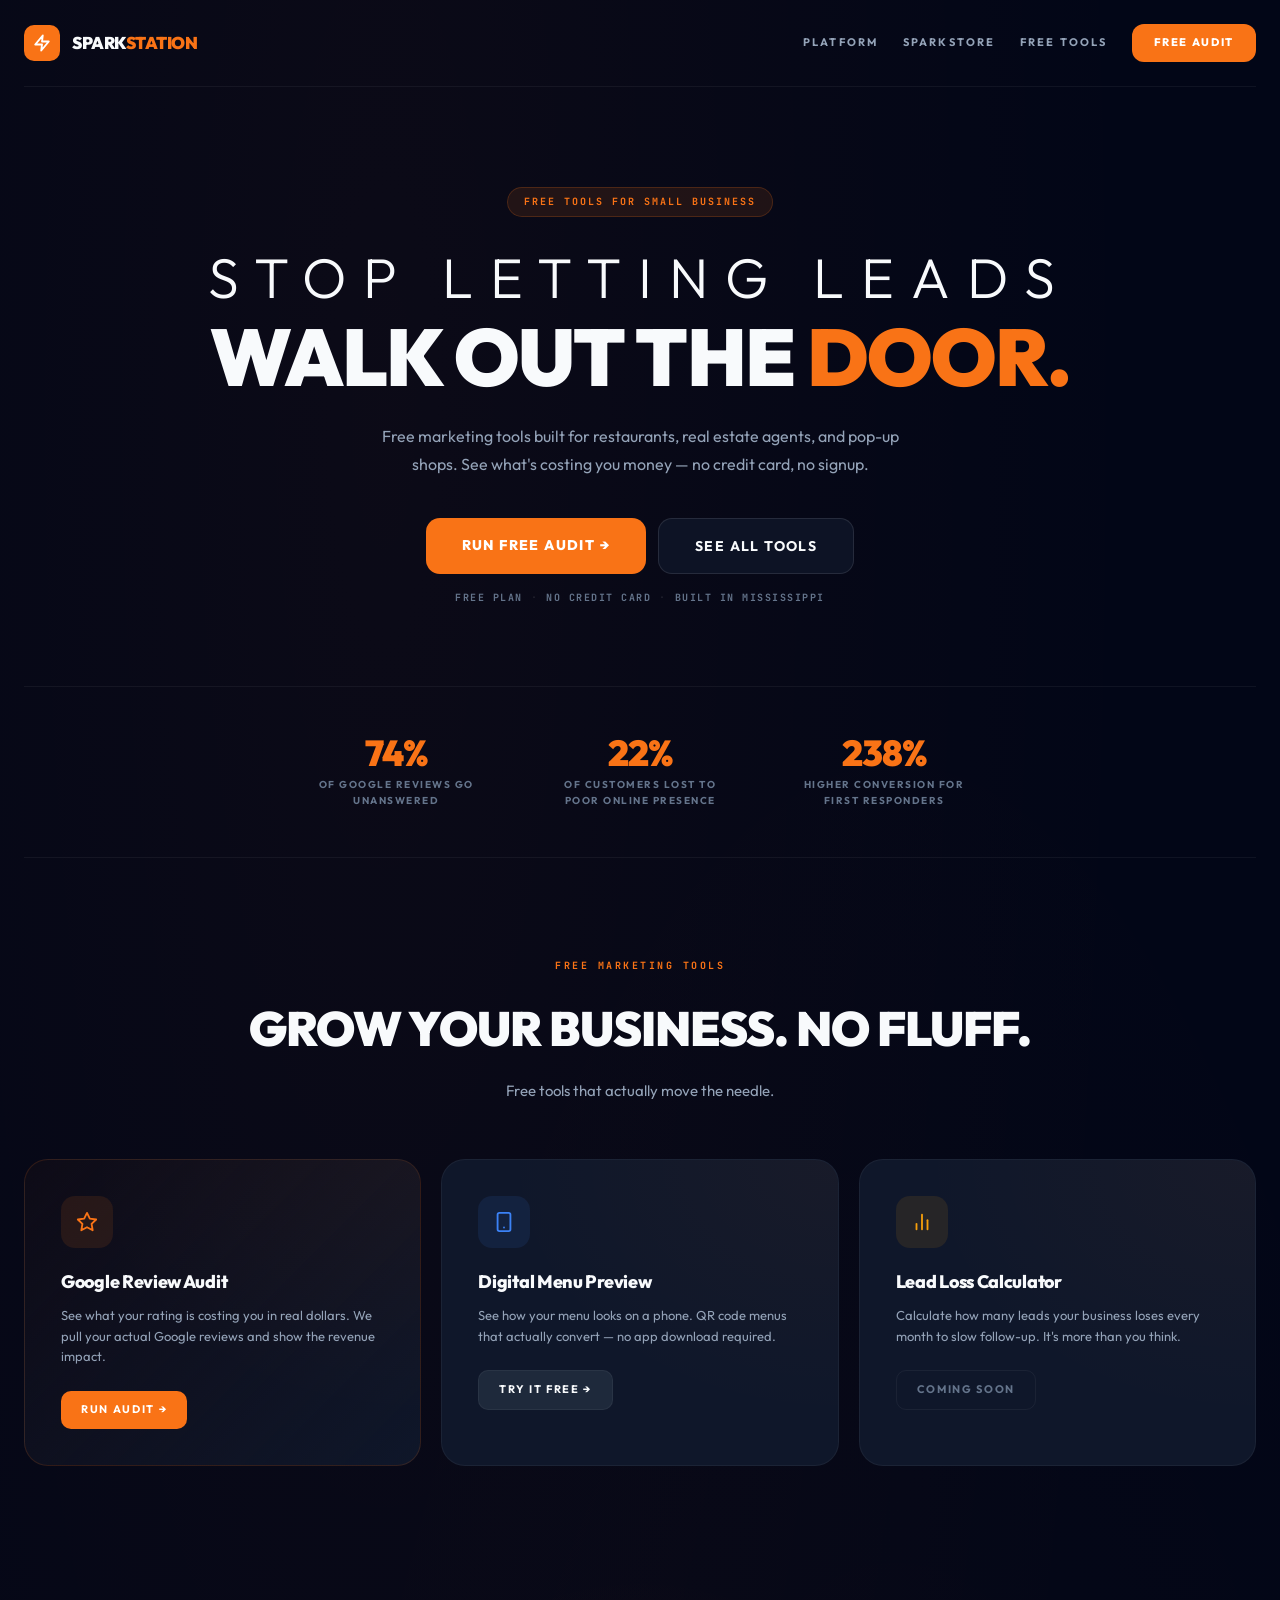
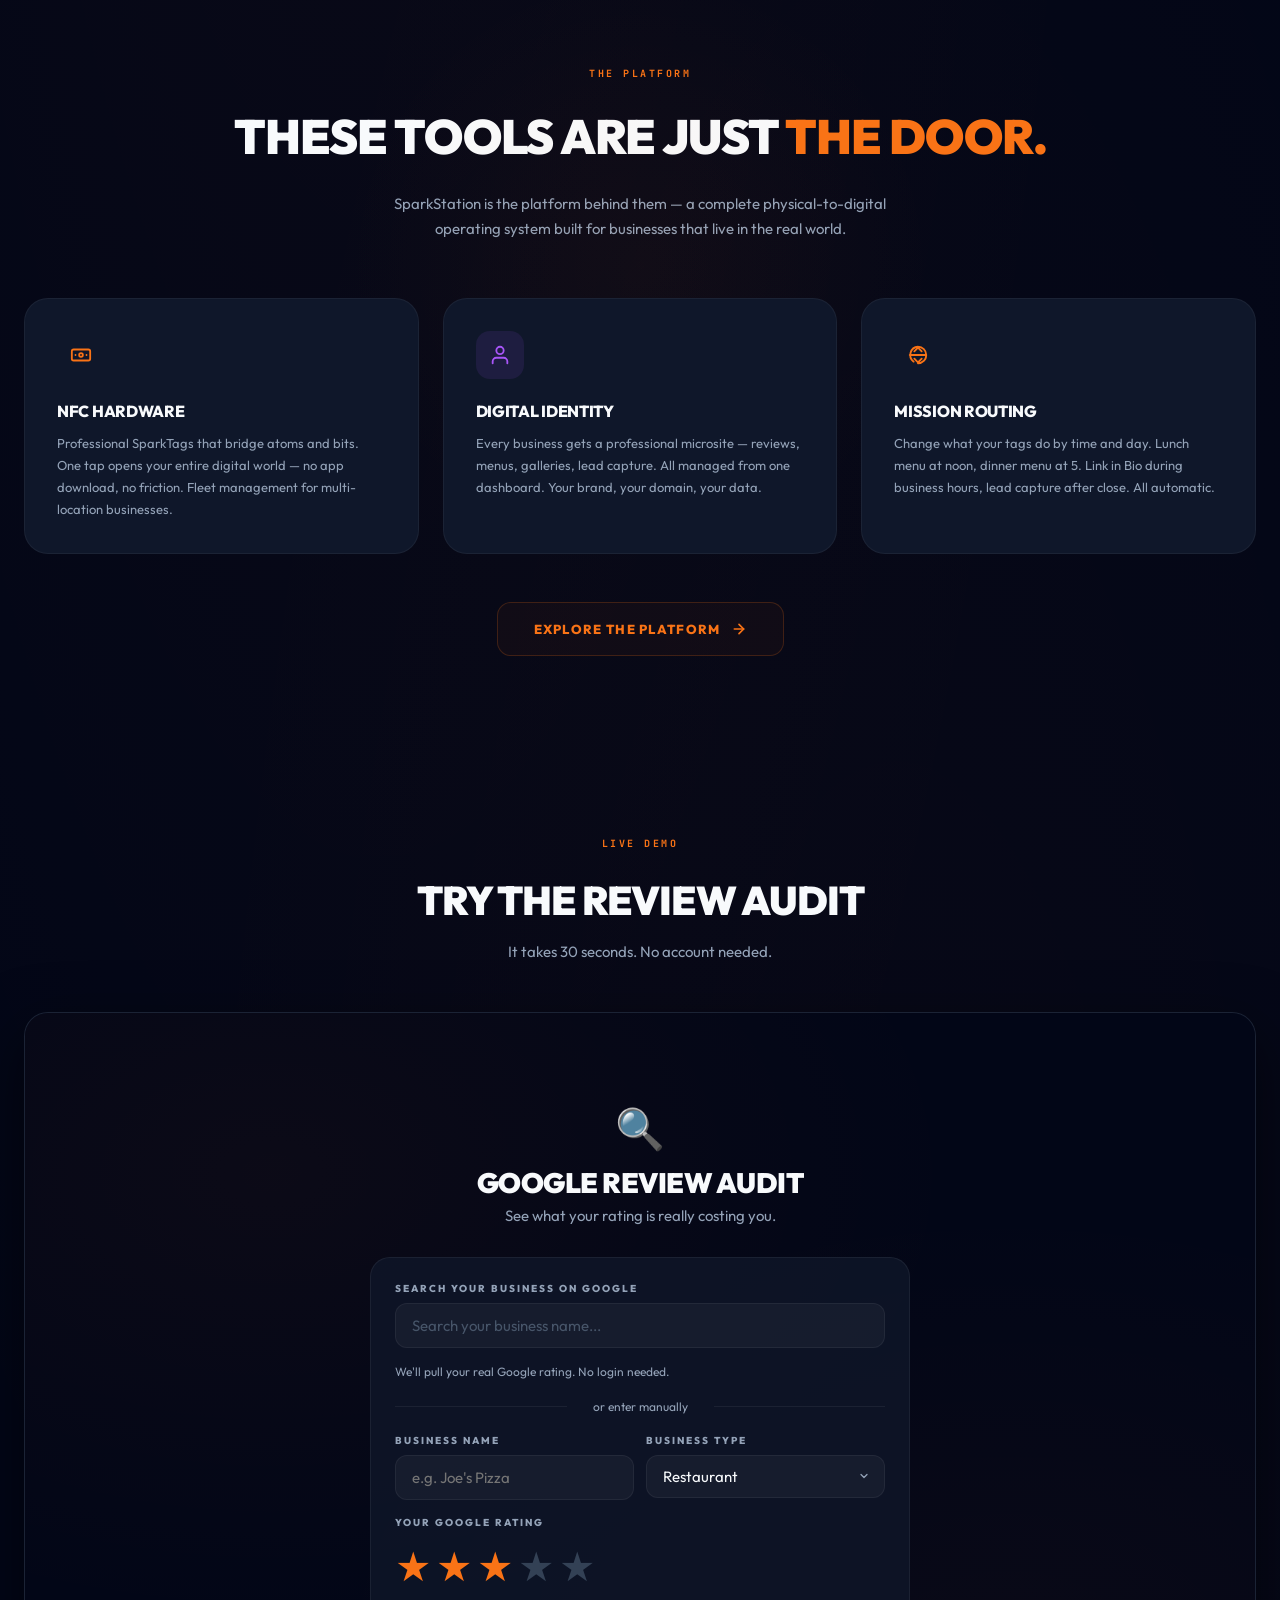
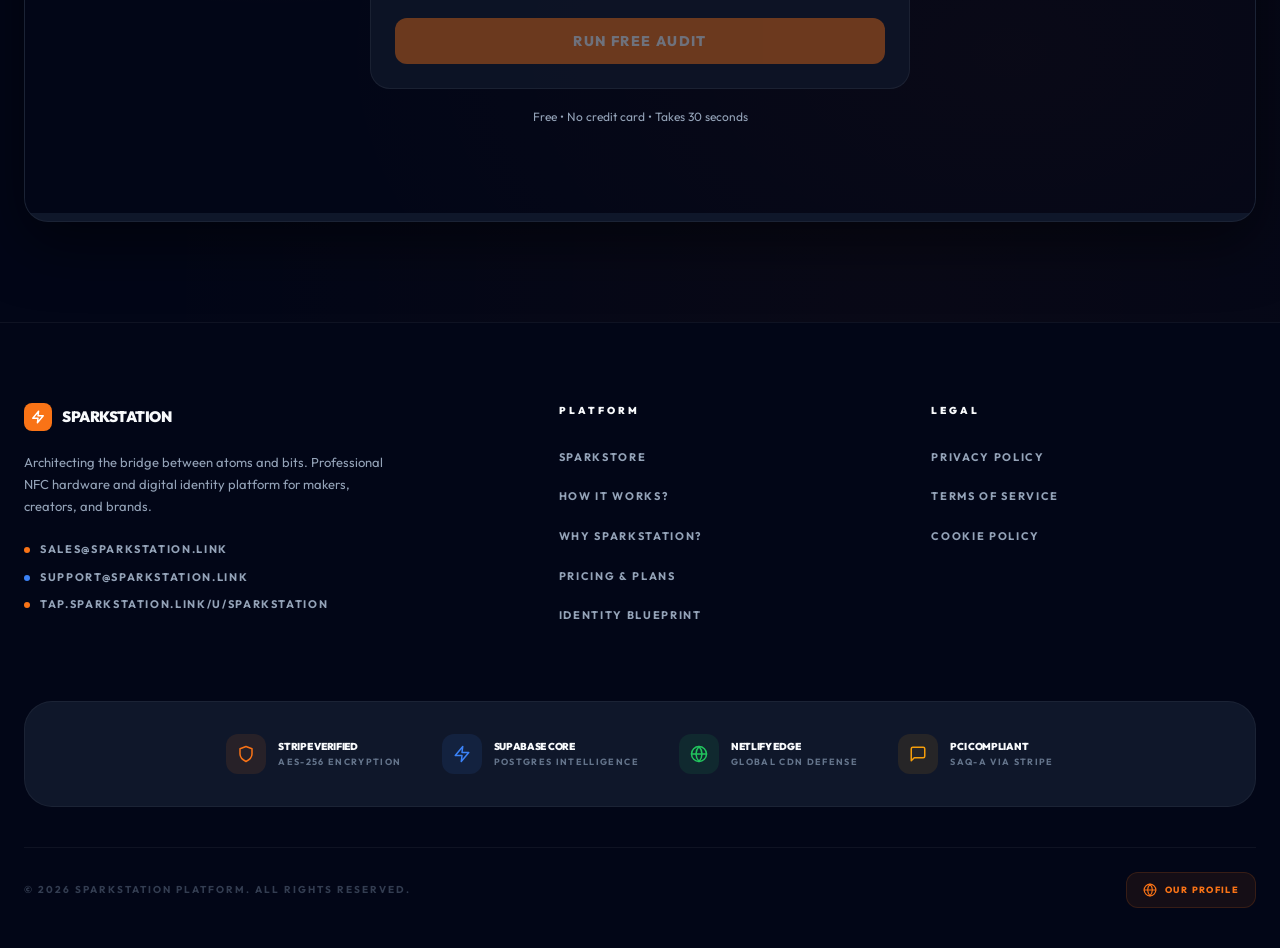
==== commit 3cbfdb1e: "feat: brand bridge section — NFC hardware, digital identity, mission routing, platform CTA" ====
--- a/index.html
+++ b/index.html
@@ -399,6 +399,103 @@
       border-color: var(--border-medium);
     }
 
+    /* ── Brand Bridge ─────────────────────────────────────────────── */
+    .brand-section {
+      padding: 100px 0;
+      position: relative;
+      overflow: hidden;
+    }
+
+    .brand-section::before {
+      content: '';
+      position: absolute;
+      top: 0; left: 50%; transform: translateX(-50%);
+      width: 600px; height: 600px;
+      background: radial-gradient(circle, rgba(249,115,22,0.04) 0%, transparent 70%);
+      pointer-events: none;
+    }
+
+    .brand-grid {
+      display: grid;
+      grid-template-columns: repeat(auto-fit, minmax(300px, 1fr));
+      gap: 24px;
+      margin-top: 56px;
+      position: relative;
+    }
+
+    .brand-card {
+      background: var(--card-bg);
+      border: 1px solid var(--border-subtle);
+      border-radius: 24px;
+      padding: 32px;
+      transition: border-color 0.3s, transform 0.2s;
+    }
+
+    .brand-card:hover {
+      border-color: rgba(249,115,22,0.2);
+      transform: translateY(-3px);
+    }
+
+    .brand-card-icon {
+      width: 48px;
+      height: 48px;
+      border-radius: 14px;
+      display: flex;
+      align-items: center;
+      justify-content: center;
+      margin-bottom: 20px;
+      font-size: 20px;
+      color: var(--orange-500);
+    }
+    .brand-card-icon.purple { background: rgba(168,85,247,0.1); color: #a855f7; }
+
+    .brand-card h3 {
+      font-family: 'Outfit', sans-serif;
+      font-size: 16px;
+      font-weight: 800;
+      letter-spacing: -0.3px;
+      margin-bottom: 8px;
+      text-transform: uppercase;
+    }
+
+    .brand-card p {
+      font-size: 13px;
+      color: var(--text-secondary);
+      line-height: 1.7;
+      font-weight: 400;
+    }
+
+    .brand-cta-row {
+      text-align: center;
+      margin-top: 48px;
+    }
+
+    .brand-cta {
+      display: inline-flex;
+      align-items: center;
+      gap: 10px;
+      padding: 16px 36px;
+      border: 1px solid rgba(249,115,22,0.2);
+      border-radius: 14px;
+      color: var(--orange-500);
+      font-size: 13px;
+      font-weight: 800;
+      letter-spacing: 0.1em;
+      text-transform: uppercase;
+      text-decoration: none;
+      transition: all 0.2s;
+      background: rgba(249,115,22,0.04);
+    }
+    .brand-cta:hover {
+      background: var(--orange-500);
+      color: white;
+      box-shadow: 0 0 40px var(--accent-glow);
+    }
+
+    @media (max-width: 768px) {
+      .brand-grid { grid-template-columns: 1fr; }
+    }
+
     /* ── Widget Section ──────────────────────────────────────────── */
     .widget-section {
       padding: 80px 0 100px;
@@ -737,6 +834,48 @@
       </div>
     </section>
 
+    <!-- ═══ Brand Bridge ════════════════════════════════════════════ -->
+    <section class="brand-section">
+      <div class="section-eyebrow">The Platform</div>
+      <h2 style="text-align:center;font-family:'Outfit',sans-serif;font-size:clamp(32px,5vw,48px);font-weight:900;letter-spacing:-1px;text-transform:uppercase;">These tools are just <span style="color:var(--orange-500);">the door.</span></h2>
+      <p style="text-align:center;color:var(--text-secondary);max-width:560px;margin:16px auto 0;font-size:15px;line-height:1.7;">
+        SparkStation is the platform behind them — a complete physical-to-digital operating system built for businesses that live in the real world.
+      </p>
+
+      <div class="brand-grid">
+        <div class="brand-card">
+          <div class="brand-card-icon">
+            <svg width="22" height="22" viewBox="0 0 24 24" fill="none" stroke="currentColor" stroke-width="2" stroke-linecap="round" stroke-linejoin="round"><rect x="2" y="6" width="20" height="12" rx="2"/><circle cx="12" cy="12" r="2"/><path d="M6 12h.01M18 12h.01"/></svg>
+          </div>
+          <h3>NFC Hardware</h3>
+          <p>Professional SparkTags that bridge atoms and bits. One tap opens your entire digital world — no app download, no friction. Fleet management for multi-location businesses.</p>
+        </div>
+
+        <div class="brand-card">
+          <div class="brand-card-icon purple">
+            <svg width="22" height="22" viewBox="0 0 24 24" fill="none" stroke="currentColor" stroke-width="2" stroke-linecap="round" stroke-linejoin="round"><path d="M20 21v-2a4 4 0 0 0-4-4H8a4 4 0 0 0-4 4v2"/><circle cx="12" cy="7" r="4"/></svg>
+          </div>
+          <h3>Digital Identity</h3>
+          <p>Every business gets a professional microsite — reviews, menus, galleries, lead capture. All managed from one dashboard. Your brand, your domain, your data.</p>
+        </div>
+
+        <div class="brand-card">
+          <div class="brand-card-icon">
+            <svg width="22" height="22" viewBox="0 0 24 24" fill="none" stroke="currentColor" stroke-width="2" stroke-linecap="round" stroke-linejoin="round"><path d="M21 12a9 9 0 0 1-9 9m9-9a9 9 0 0 0-9-9m9 9H3m18 0a9 9 0 0 1-4.76 7.75M12 3a9 9 0 0 0-4.76 16.25"/><polyline points="8 8 12 4 16 8"/><polyline points="16 16 12 20 8 16"/></svg>
+          </div>
+          <h3>Mission Routing</h3>
+          <p>Change what your tags do by time and day. Lunch menu at noon, dinner menu at 5. Link in Bio during business hours, lead capture after close. All automatic.</p>
+        </div>
+      </div>
+
+      <div class="brand-cta-row">
+        <a href="https://tap.sparkstation.link" class="brand-cta">
+          Explore the Platform
+          <svg width="16" height="16" viewBox="0 0 24 24" fill="none" stroke="currentColor" stroke-width="2.5" stroke-linecap="round" stroke-linejoin="round"><line x1="5" y1="12" x2="19" y2="12"/><polyline points="12 5 19 12 12 19"/></svg>
+        </a>
+      </div>
+    </section>
+
     <!-- ═══ Embedded Widget ═════════════════════════════════════════ -->
     <section class="widget-section">
       <div class="section-eyebrow">Live Demo</div>
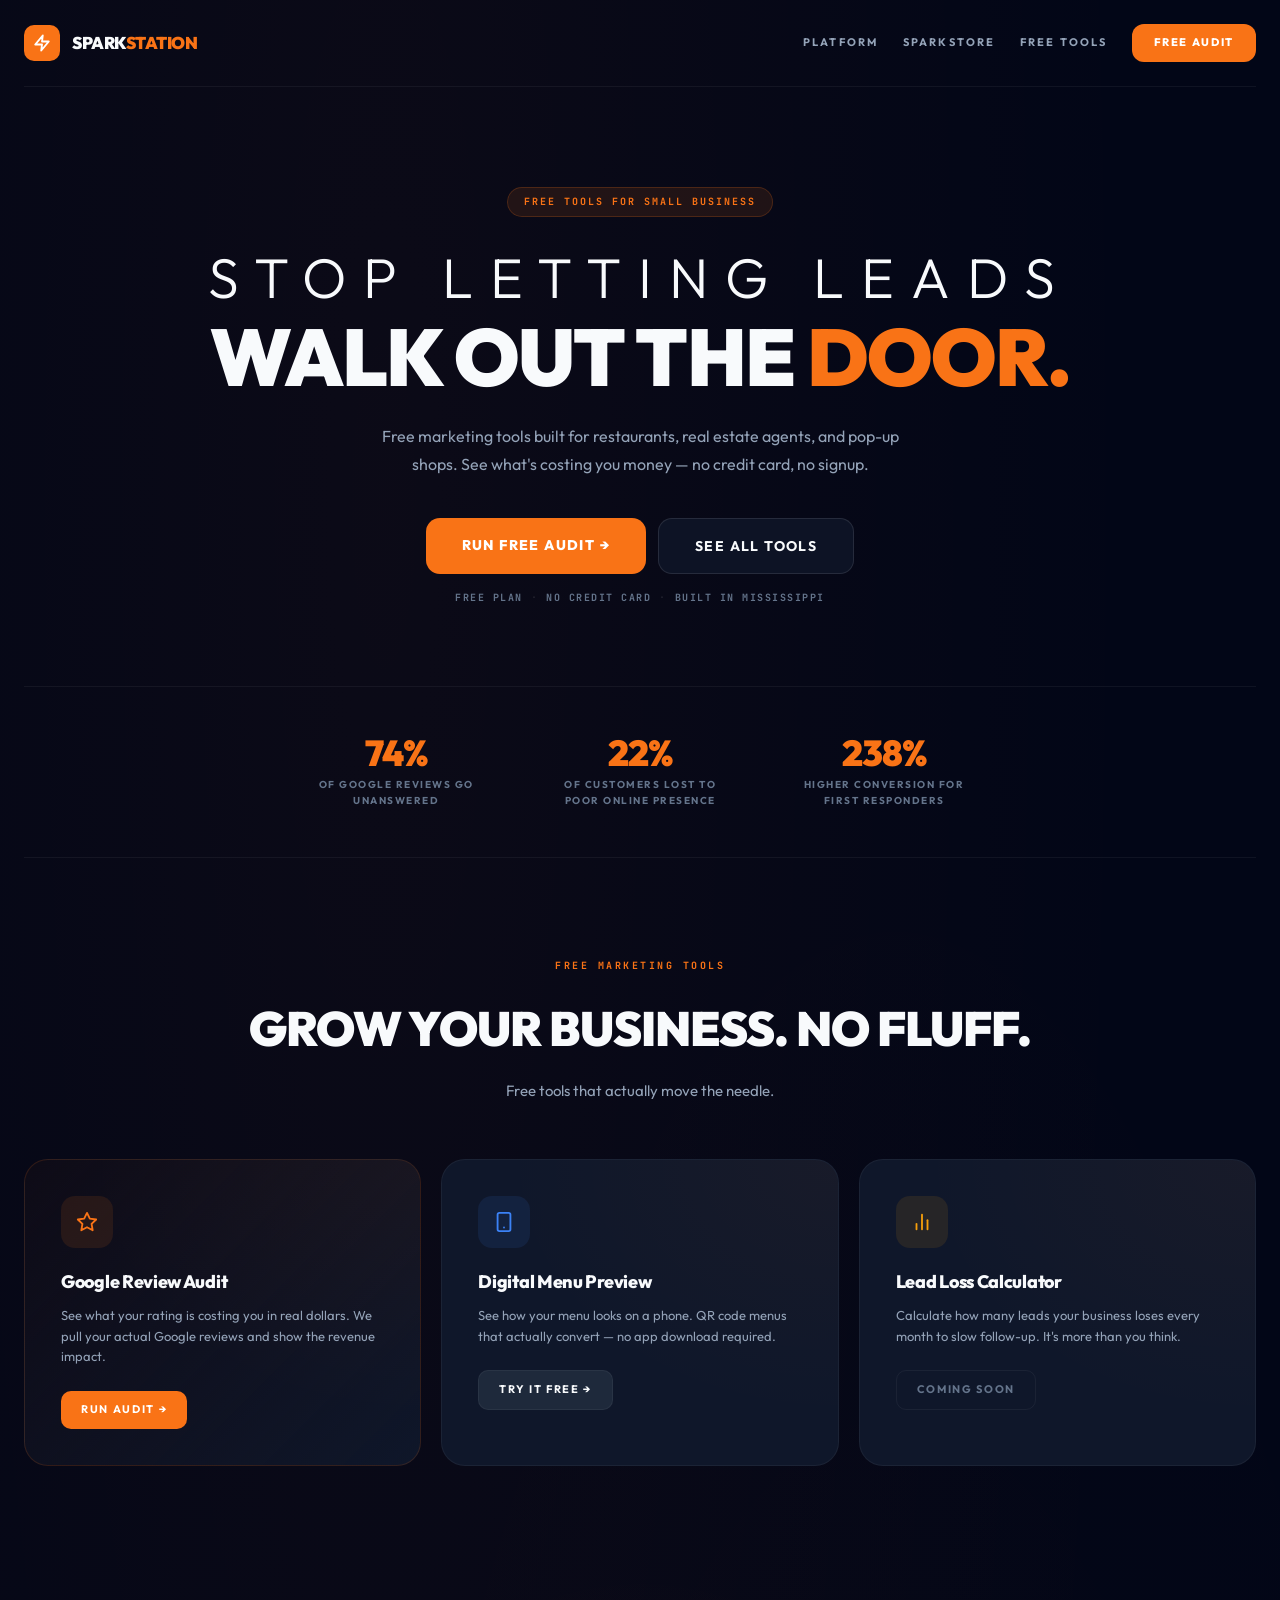
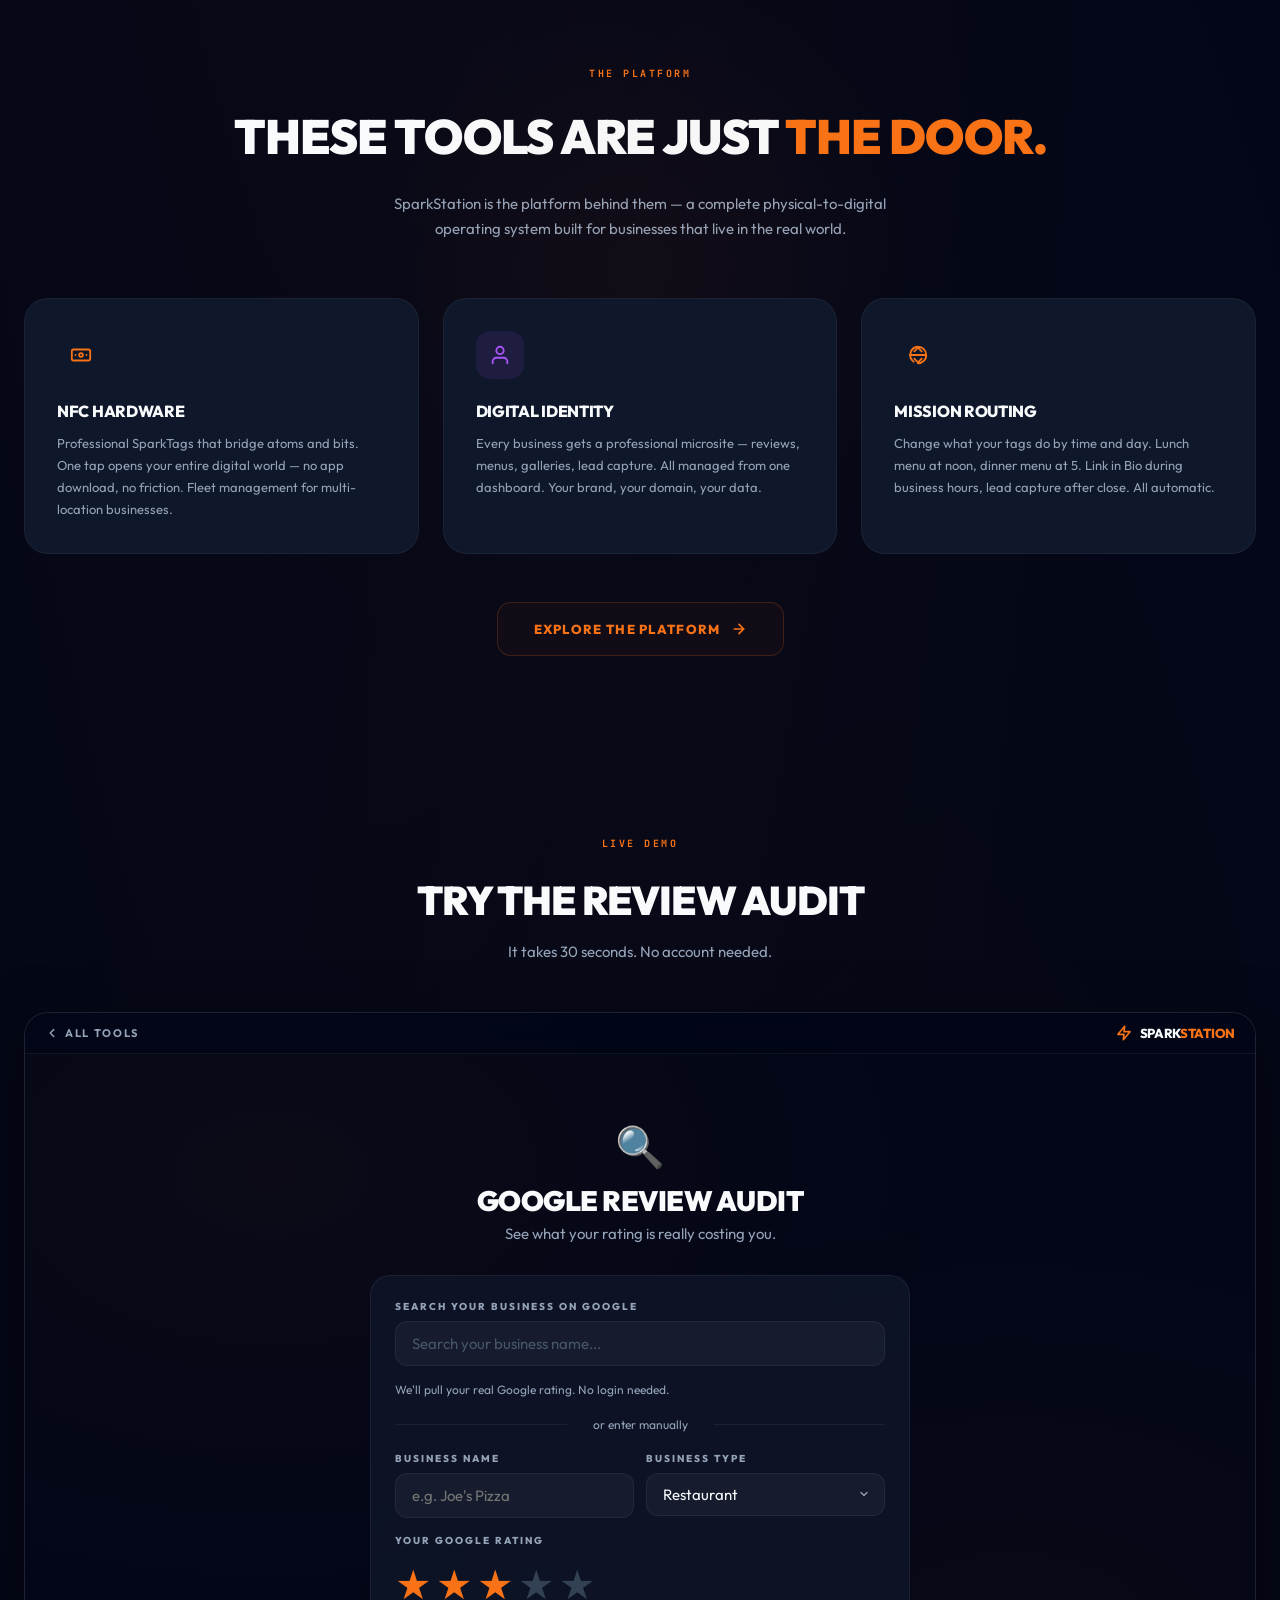
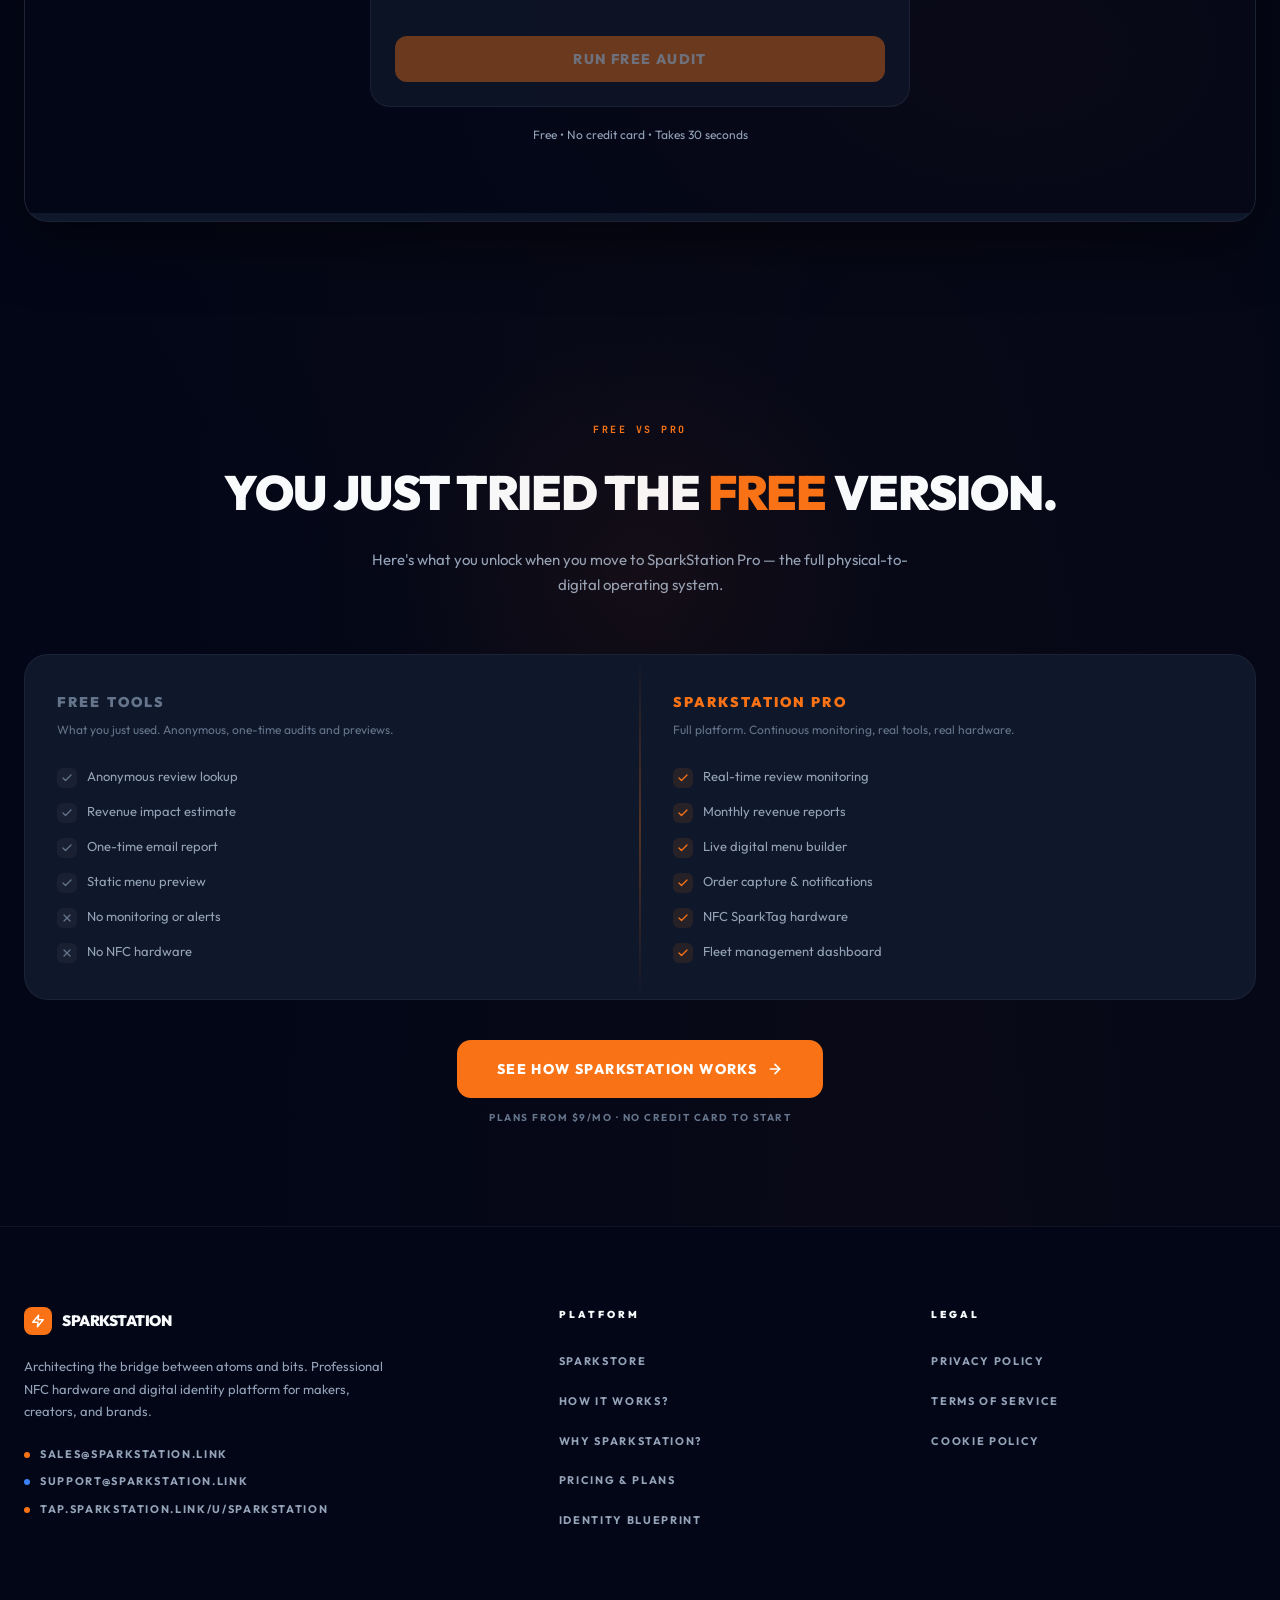
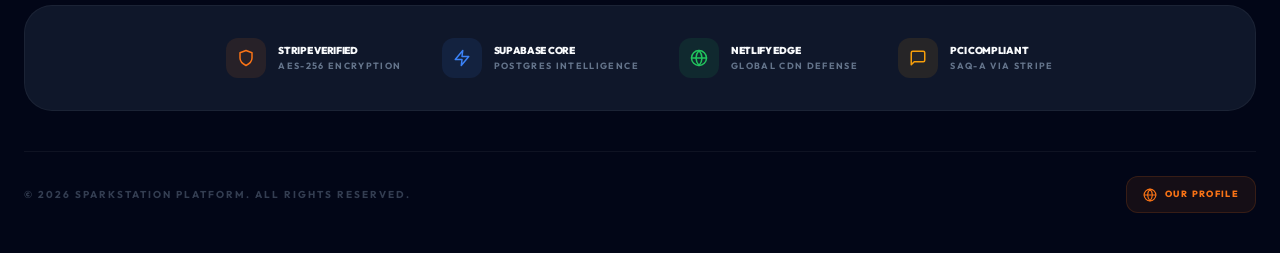
==== commit a861f9ad: "feat: Resend email follow-up + Free vs Pro funnel bridge + post-capture CTA" ====
--- a/index.html
+++ b/index.html
@@ -534,6 +534,154 @@
       border: none;
     }
 
+    /* ── Funnel Bridge: Free vs Pro ─────────────────────────────── */
+    .funnel-section {
+      padding: 100px 0;
+      position: relative;
+    }
+
+    .funnel-section::before {
+      content: '';
+      position: absolute;
+      top: 0; left: 50%; transform: translateX(-50%);
+      width: 500px; height: 500px;
+      background: radial-gradient(circle, rgba(249,115,22,0.05) 0%, transparent 70%);
+      pointer-events: none;
+    }
+
+    .comparison-table {
+      display: grid;
+      grid-template-columns: 1fr 2px 1fr;
+      gap: 0;
+      margin-top: 56px;
+      position: relative;
+      border: 1px solid var(--border-subtle);
+      border-radius: 24px;
+      overflow: hidden;
+      background: var(--card-bg);
+    }
+
+    .comparison-col {
+      padding: 36px 32px;
+    }
+
+    .comparison-col h3 {
+      font-family: 'Outfit', sans-serif;
+      font-size: 14px;
+      font-weight: 900;
+      text-transform: uppercase;
+      letter-spacing: 0.15em;
+      margin-bottom: 8px;
+    }
+
+    .comparison-col .col-subtitle {
+      font-size: 12px;
+      color: var(--text-muted);
+      margin-bottom: 28px;
+      line-height: 1.5;
+    }
+
+    .comparison-col.free h3 { color: var(--text-muted); }
+    .comparison-col.pro h3 { color: var(--orange-500); }
+
+    .comparison-divider {
+      background: linear-gradient(180deg, transparent, rgba(249,115,22,0.3), transparent);
+    }
+
+    .comparison-list {
+      list-style: none;
+      display: flex;
+      flex-direction: column;
+      gap: 14px;
+    }
+
+    .comparison-list li {
+      display: flex;
+      align-items: flex-start;
+      gap: 10px;
+      font-size: 13px;
+      color: var(--text-secondary);
+      line-height: 1.5;
+    }
+
+    .comparison-list .check {
+      width: 20px;
+      height: 20px;
+      border-radius: 6px;
+      display: flex;
+      align-items: center;
+      justify-content: center;
+      flex-shrink: 0;
+      margin-top: 1px;
+    }
+
+    .comparison-list .check.green {
+      background: rgba(34,197,94,0.1);
+      color: var(--green-500);
+    }
+
+    .comparison-list .check.orange {
+      background: rgba(249,115,22,0.1);
+      color: var(--orange-500);
+    }
+
+    .comparison-list .check.dim {
+      background: rgba(255,255,255,0.04);
+      color: var(--text-muted);
+    }
+
+    .comparison-list .check svg { width: 12px; height: 12px; }
+
+    .comparison-col.free .check.green { opacity: 0.5; }
+
+    .funnel-cta-row {
+      text-align: center;
+      margin-top: 40px;
+      position: relative;
+    }
+
+    .funnel-cta {
+      display: inline-flex;
+      align-items: center;
+      gap: 10px;
+      padding: 18px 40px;
+      background: var(--orange-500);
+      color: white;
+      border-radius: 14px;
+      font-family: 'Outfit', sans-serif;
+      font-size: 14px;
+      font-weight: 800;
+      letter-spacing: 0.1em;
+      text-transform: uppercase;
+      text-decoration: none;
+      transition: background 0.2s, box-shadow 0.2s;
+    }
+    .funnel-cta:hover {
+      background: var(--orange-600);
+      box-shadow: 0 0 50px var(--accent-glow);
+    }
+
+    .funnel-cta-sub {
+      text-align: center;
+      font-size: 10px;
+      font-weight: 700;
+      letter-spacing: 0.15em;
+      text-transform: uppercase;
+      color: var(--text-muted);
+      margin-top: 12px;
+    }
+
+    @media (max-width: 768px) {
+      .comparison-table {
+        grid-template-columns: 1fr;
+      }
+      .comparison-divider {
+        height: 2px;
+        background: linear-gradient(90deg, transparent, rgba(249,115,22,0.3), transparent);
+      }
+      .comparison-col { padding: 28px 24px; }
+    }
+
     /* ── Footer ──────────────────────────────────────────────────── */
     footer {
       padding: 80px 0 40px;
@@ -888,6 +1036,96 @@
 
   </div>
 
+  <!-- ═══ Funnel Bridge: Free vs Pro ══════════════════════════════ -->
+  <section class="funnel-section">
+    <div class="container">
+      <div class="section-eyebrow">Free vs Pro</div>
+      <h2 style="text-align:center;font-family:'Outfit',sans-serif;font-size:clamp(32px,5vw,48px);font-weight:900;letter-spacing:-1px;text-transform:uppercase;">
+        You just tried the <span style="color:var(--orange-500);">free</span> version.
+      </h2>
+      <p style="text-align:center;color:var(--text-secondary);max-width:560px;margin:16px auto 0;font-size:15px;line-height:1.7;">
+        Here's what you unlock when you move to SparkStation Pro — the full physical-to-digital operating system.
+      </p>
+
+      <div class="comparison-table">
+        <!-- Free Column -->
+        <div class="comparison-col free">
+          <h3>Free Tools</h3>
+          <p class="col-subtitle">What you just used. Anonymous, one-time audits and previews.</p>
+          <ul class="comparison-list">
+            <li>
+              <span class="check dim"><svg viewBox="0 0 24 24" fill="none" stroke="currentColor" stroke-width="2.5" stroke-linecap="round" stroke-linejoin="round"><polyline points="20 6 9 17 4 12"/></svg></span>
+              Anonymous review lookup
+            </li>
+            <li>
+              <span class="check dim"><svg viewBox="0 0 24 24" fill="none" stroke="currentColor" stroke-width="2.5" stroke-linecap="round" stroke-linejoin="round"><polyline points="20 6 9 17 4 12"/></svg></span>
+              Revenue impact estimate
+            </li>
+            <li>
+              <span class="check dim"><svg viewBox="0 0 24 24" fill="none" stroke="currentColor" stroke-width="2.5" stroke-linecap="round" stroke-linejoin="round"><polyline points="20 6 9 17 4 12"/></svg></span>
+              One-time email report
+            </li>
+            <li>
+              <span class="check dim"><svg viewBox="0 0 24 24" fill="none" stroke="currentColor" stroke-width="2.5" stroke-linecap="round" stroke-linejoin="round"><polyline points="20 6 9 17 4 12"/></svg></span>
+              Static menu preview
+            </li>
+            <li>
+              <span class="check dim"><svg viewBox="0 0 24 24" fill="none" stroke="currentColor" stroke-width="2.5" stroke-linecap="round" stroke-linejoin="round"><line x1="18" y1="6" x2="6" y2="18"/><line x1="6" y1="6" x2="18" y2="18"/></svg></span>
+              No monitoring or alerts
+            </li>
+            <li>
+              <span class="check dim"><svg viewBox="0 0 24 24" fill="none" stroke="currentColor" stroke-width="2.5" stroke-linecap="round" stroke-linejoin="round"><line x1="18" y1="6" x2="6" y2="18"/><line x1="6" y1="6" x2="18" y2="18"/></svg></span>
+              No NFC hardware
+            </li>
+          </ul>
+        </div>
+
+        <!-- Divider -->
+        <div class="comparison-divider"></div>
+
+        <!-- Pro Column -->
+        <div class="comparison-col pro">
+          <h3>SparkStation Pro</h3>
+          <p class="col-subtitle">Full platform. Continuous monitoring, real tools, real hardware.</p>
+          <ul class="comparison-list">
+            <li>
+              <span class="check orange"><svg viewBox="0 0 24 24" fill="none" stroke="currentColor" stroke-width="2.5" stroke-linecap="round" stroke-linejoin="round"><polyline points="20 6 9 17 4 12"/></svg></span>
+              Real-time review monitoring
+            </li>
+            <li>
+              <span class="check orange"><svg viewBox="0 0 24 24" fill="none" stroke="currentColor" stroke-width="2.5" stroke-linecap="round" stroke-linejoin="round"><polyline points="20 6 9 17 4 12"/></svg></span>
+              Monthly revenue reports
+            </li>
+            <li>
+              <span class="check orange"><svg viewBox="0 0 24 24" fill="none" stroke="currentColor" stroke-width="2.5" stroke-linecap="round" stroke-linejoin="round"><polyline points="20 6 9 17 4 12"/></svg></span>
+              Live digital menu builder
+            </li>
+            <li>
+              <span class="check orange"><svg viewBox="0 0 24 24" fill="none" stroke="currentColor" stroke-width="2.5" stroke-linecap="round" stroke-linejoin="round"><polyline points="20 6 9 17 4 12"/></svg></span>
+              Order capture & notifications
+            </li>
+            <li>
+              <span class="check orange"><svg viewBox="0 0 24 24" fill="none" stroke="currentColor" stroke-width="2.5" stroke-linecap="round" stroke-linejoin="round"><polyline points="20 6 9 17 4 12"/></svg></span>
+              NFC SparkTag hardware
+            </li>
+            <li>
+              <span class="check orange"><svg viewBox="0 0 24 24" fill="none" stroke="currentColor" stroke-width="2.5" stroke-linecap="round" stroke-linejoin="round"><polyline points="20 6 9 17 4 12"/></svg></span>
+              Fleet management dashboard
+            </li>
+          </ul>
+        </div>
+      </div>
+
+      <div class="funnel-cta-row">
+        <a href="https://tap.sparkstation.link/how-it-works" class="funnel-cta">
+          See How SparkStation Works
+          <svg width="16" height="16" viewBox="0 0 24 24" fill="none" stroke="currentColor" stroke-width="2.5" stroke-linecap="round" stroke-linejoin="round"><line x1="5" y1="12" x2="19" y2="12"/><polyline points="12 5 19 12 12 19"/></svg>
+        </a>
+        <p class="funnel-cta-sub">Plans from $9/mo · No credit card to start</p>
+      </div>
+    </div>
+  </section>
+
   <!-- ═══ Footer ════════════════════════════════════════════════════ -->
   <footer>
     <div class="container">
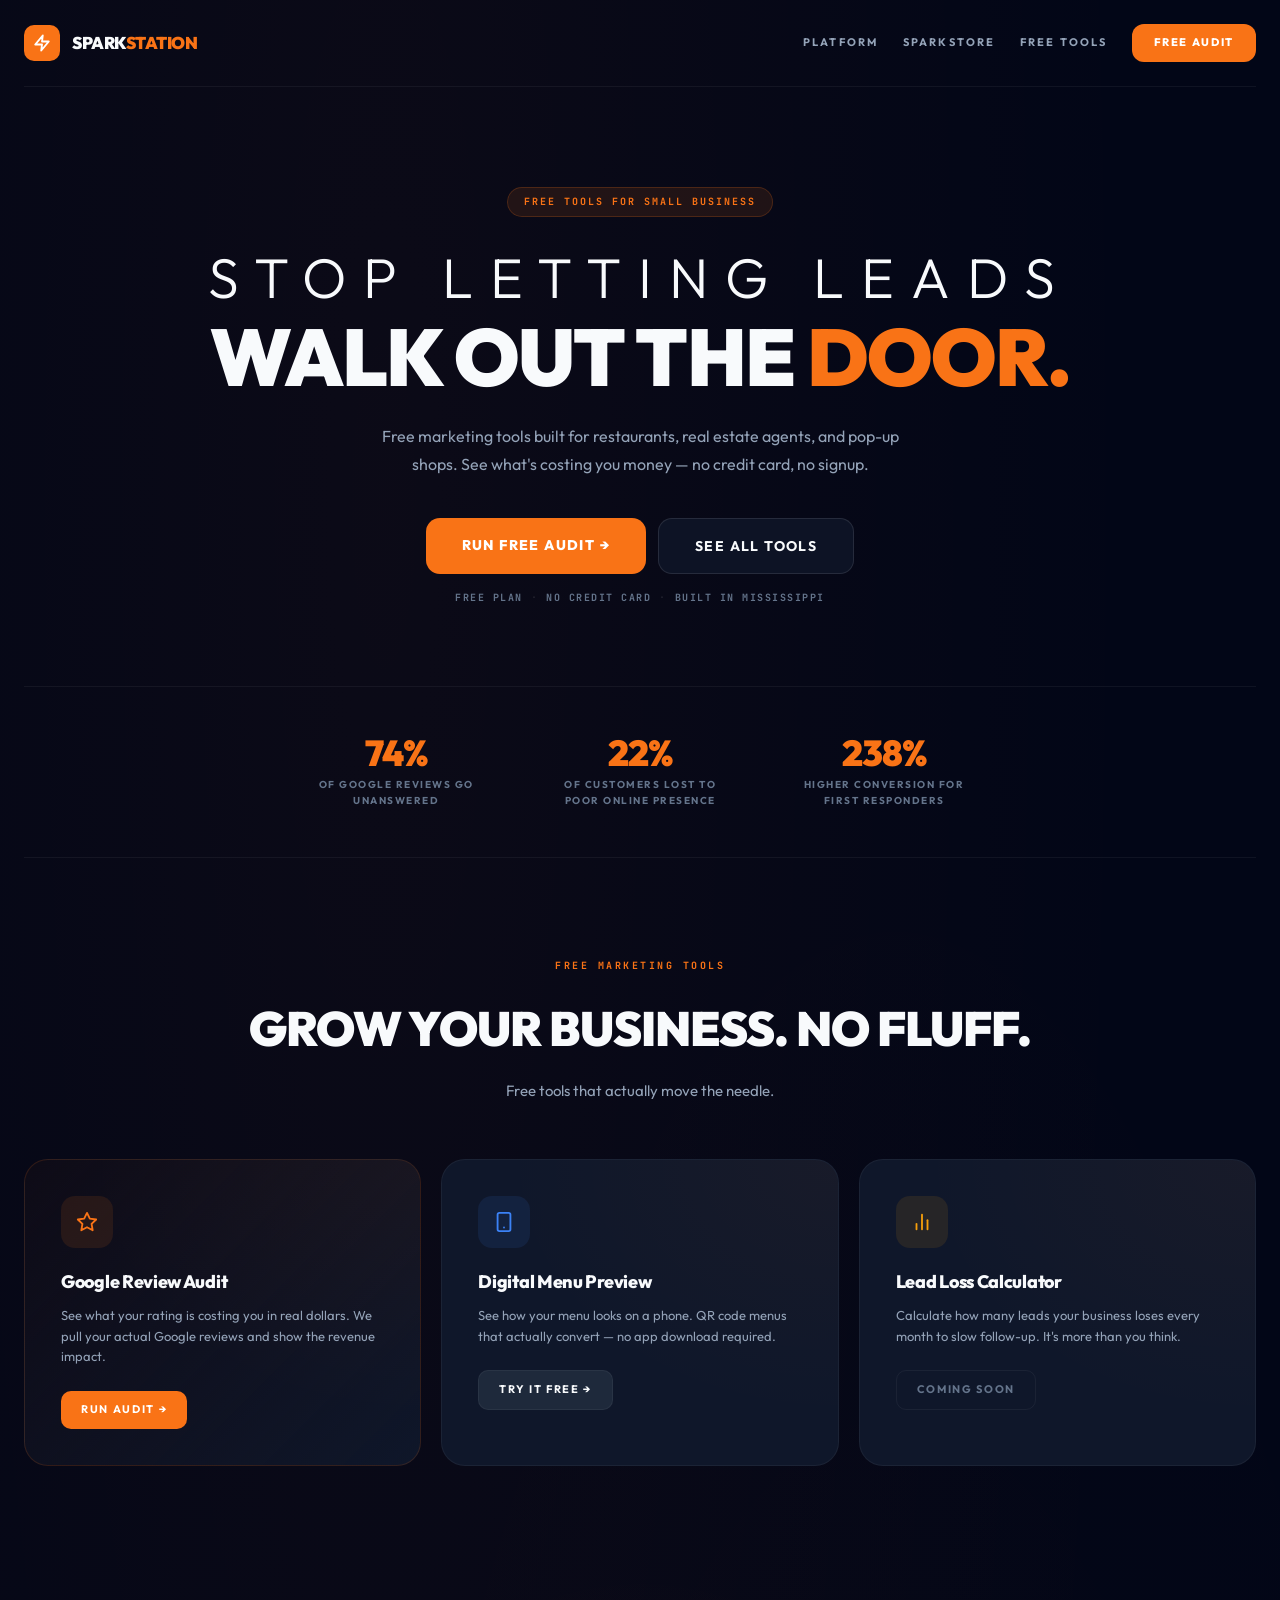
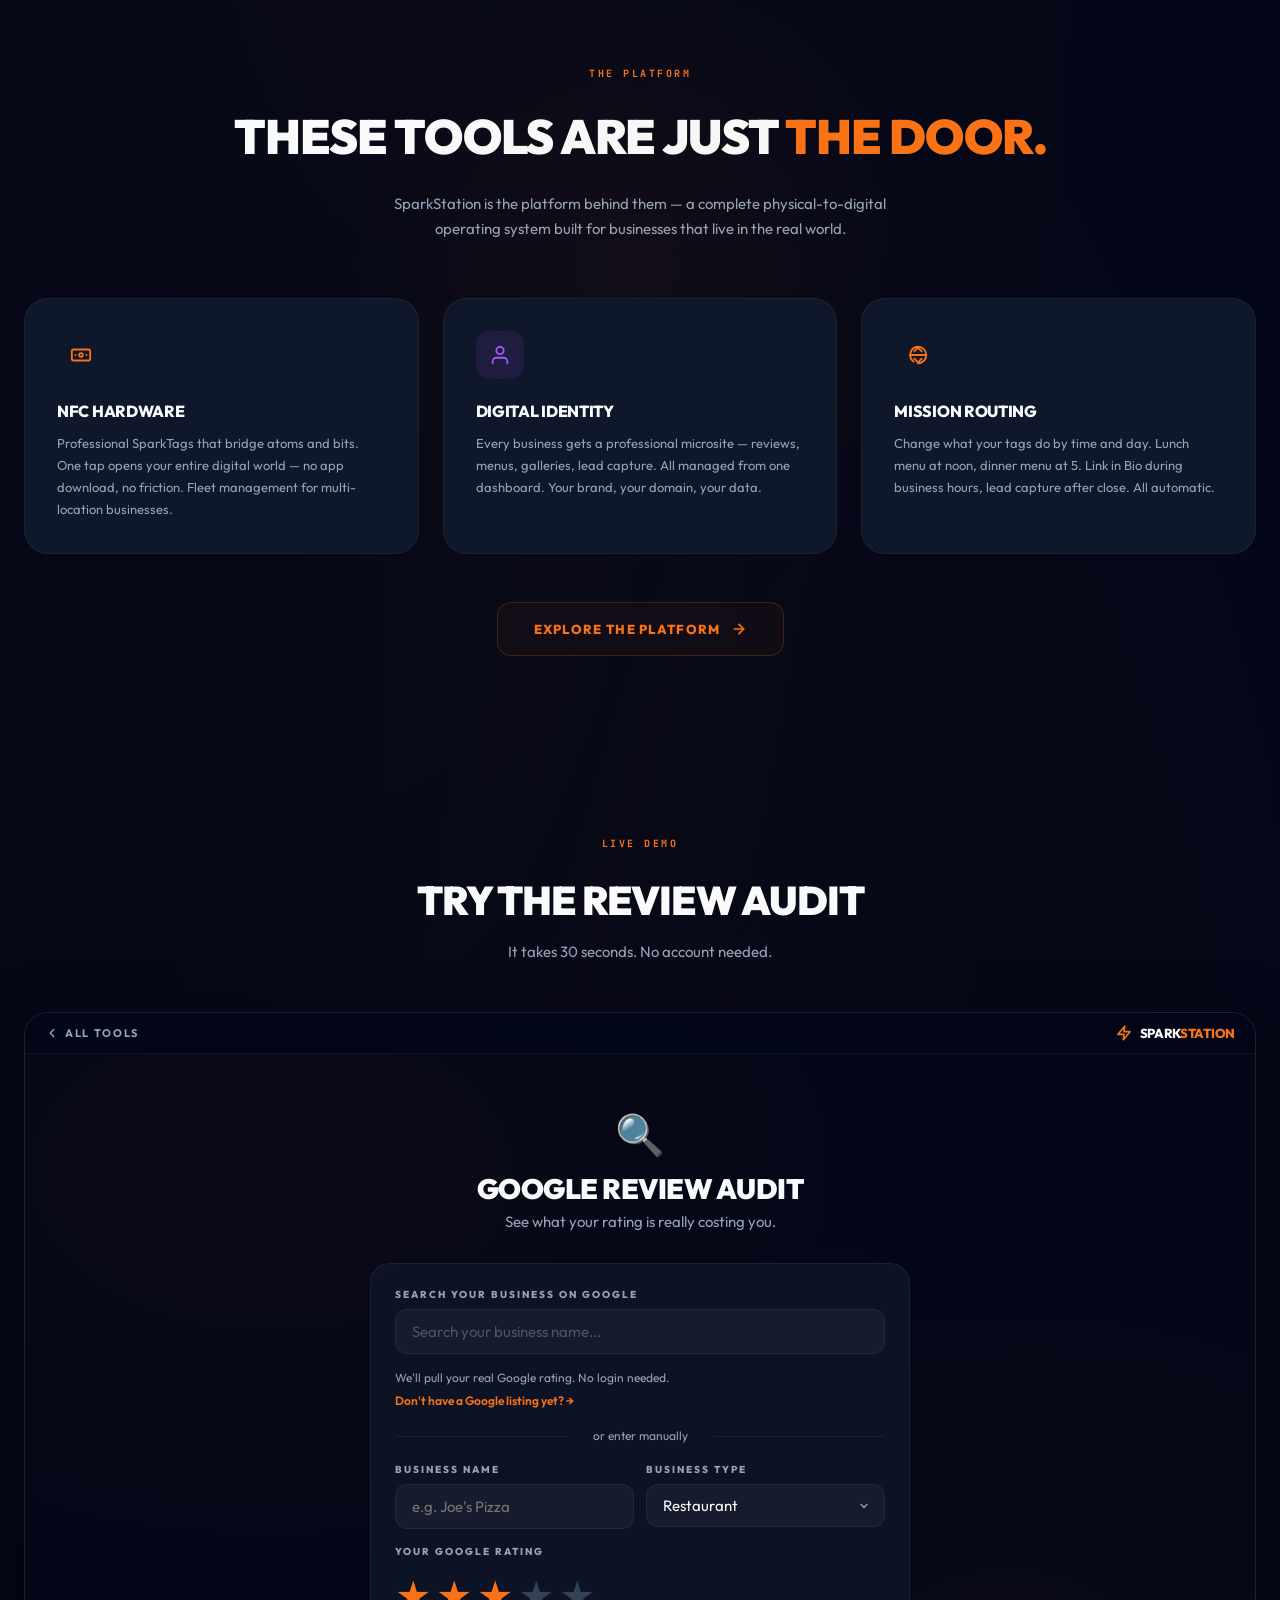
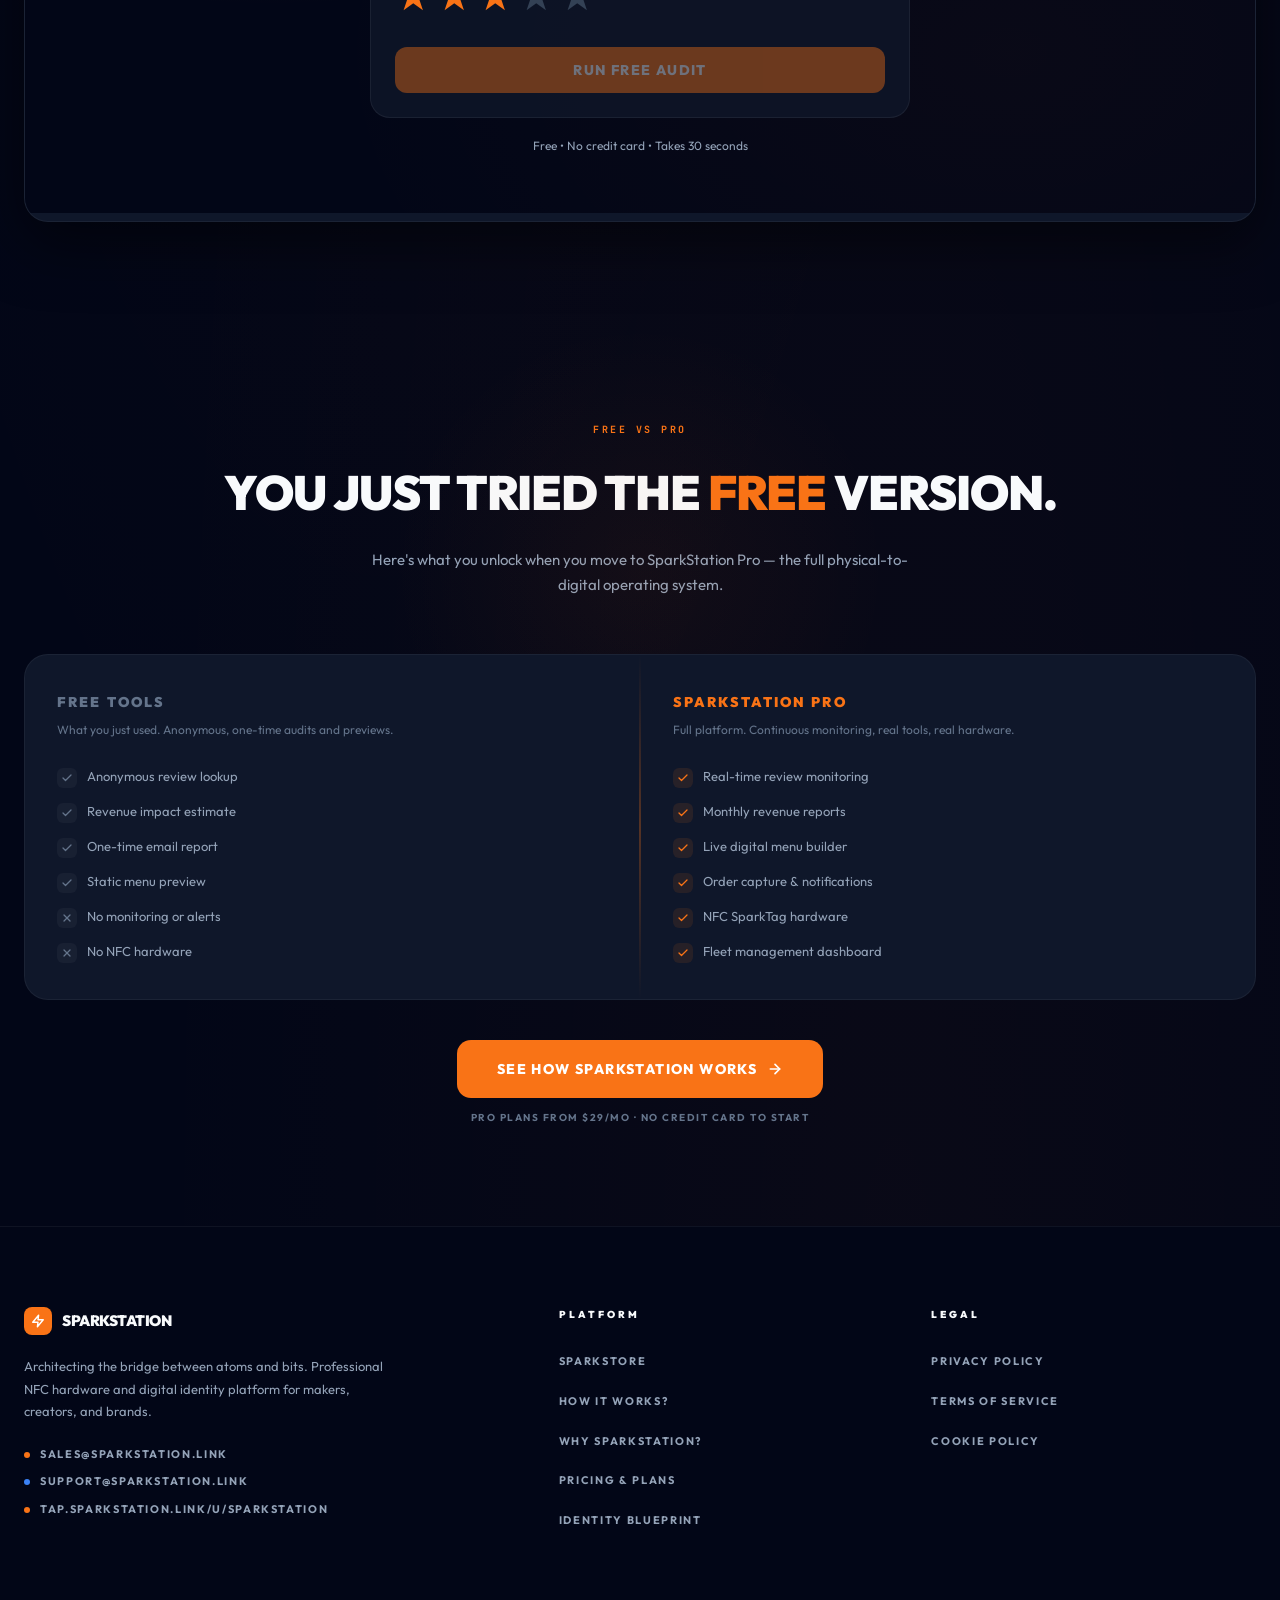
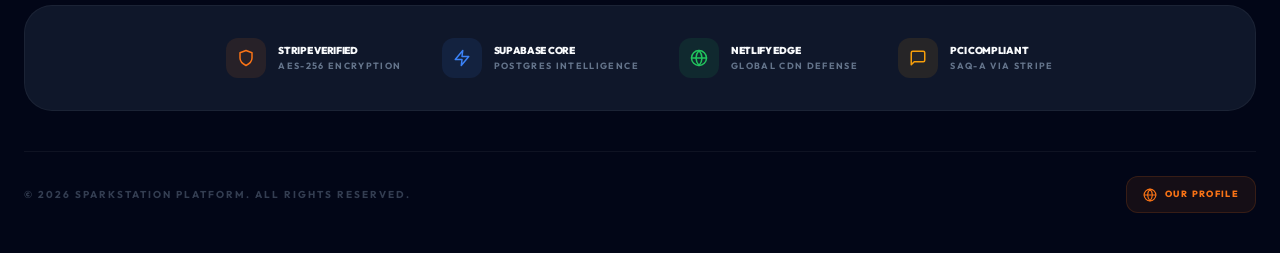
==== commit 28701691: "pricing: /mo → 9/mo on lander and email templates" ====
--- a/index.html
+++ b/index.html
@@ -1121,7 +1121,7 @@
           See How SparkStation Works
           <svg width="16" height="16" viewBox="0 0 24 24" fill="none" stroke="currentColor" stroke-width="2.5" stroke-linecap="round" stroke-linejoin="round"><line x1="5" y1="12" x2="19" y2="12"/><polyline points="12 5 19 12 12 19"/></svg>
         </a>
-        <p class="funnel-cta-sub">Plans from $9/mo · No credit card to start</p>
+        <p class="funnel-cta-sub">Pro plans from $29/mo · No credit card to start</p>
       </div>
     </div>
   </section>
